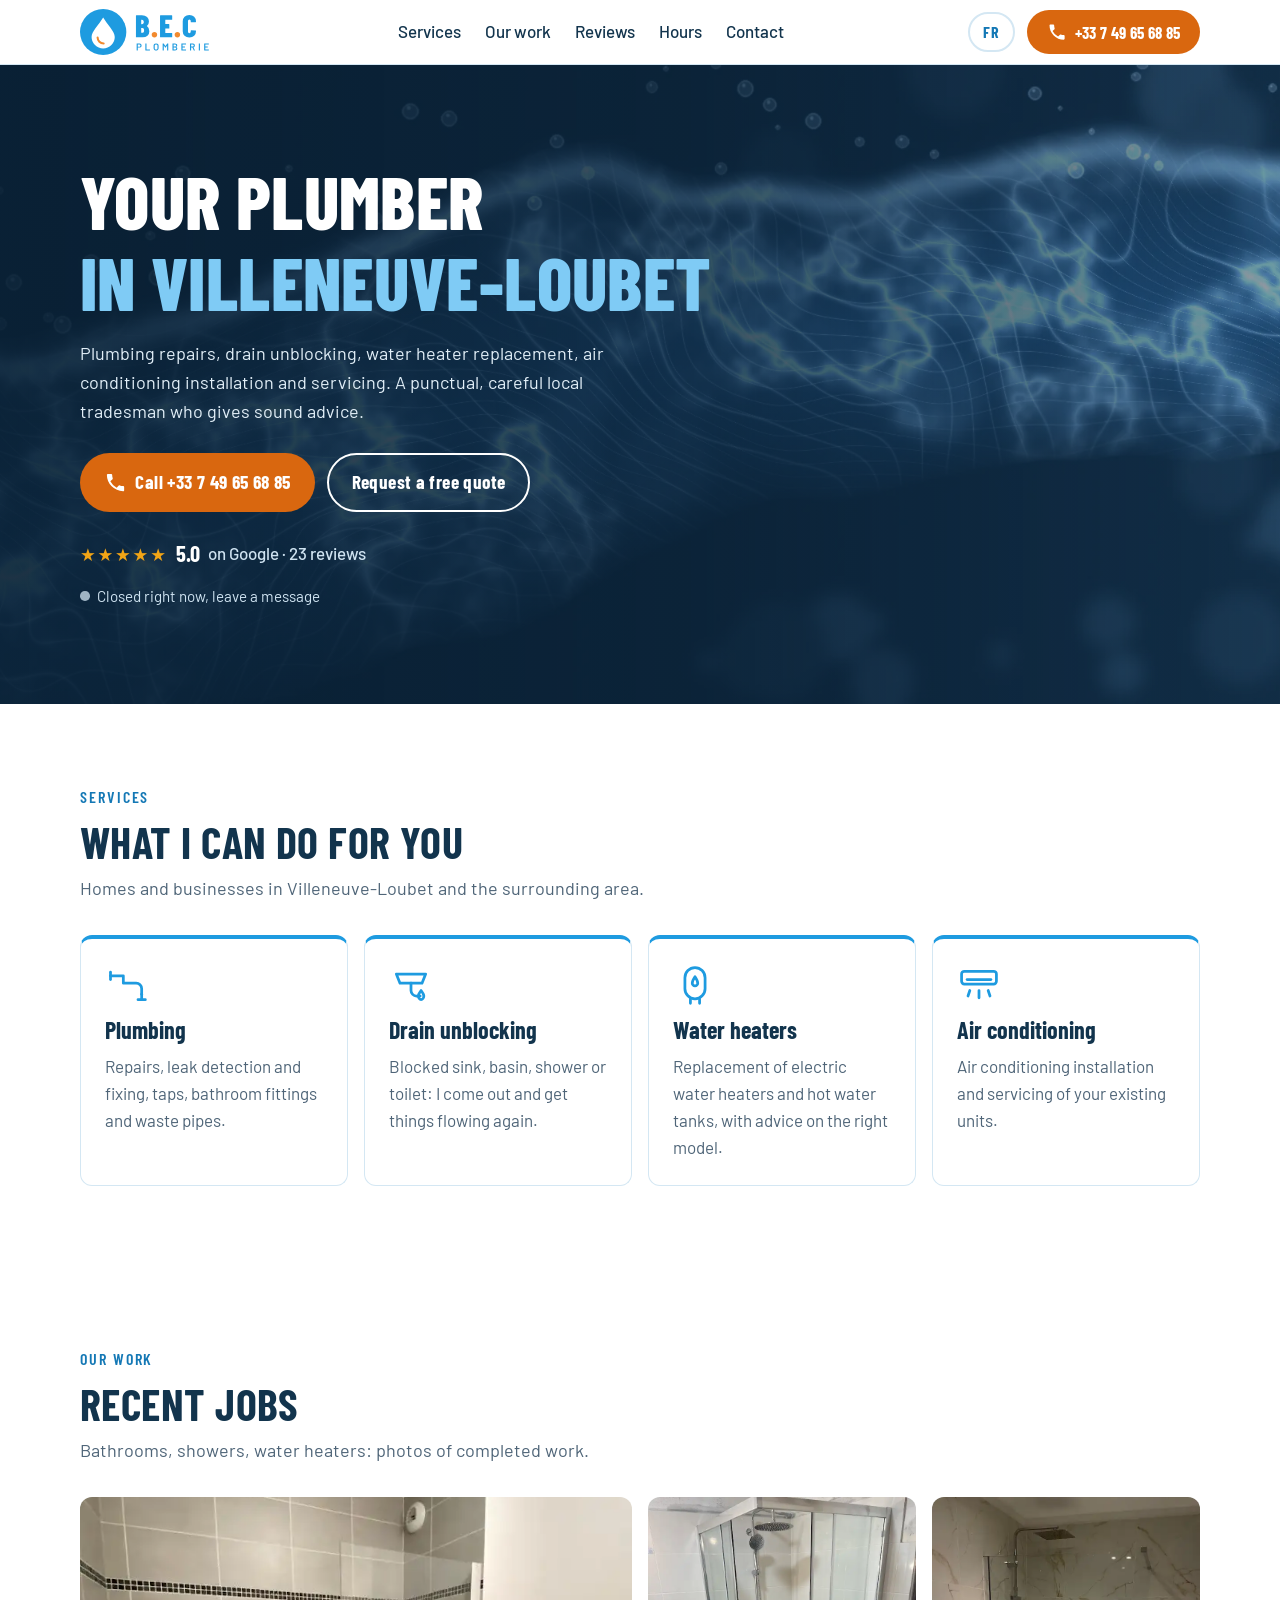
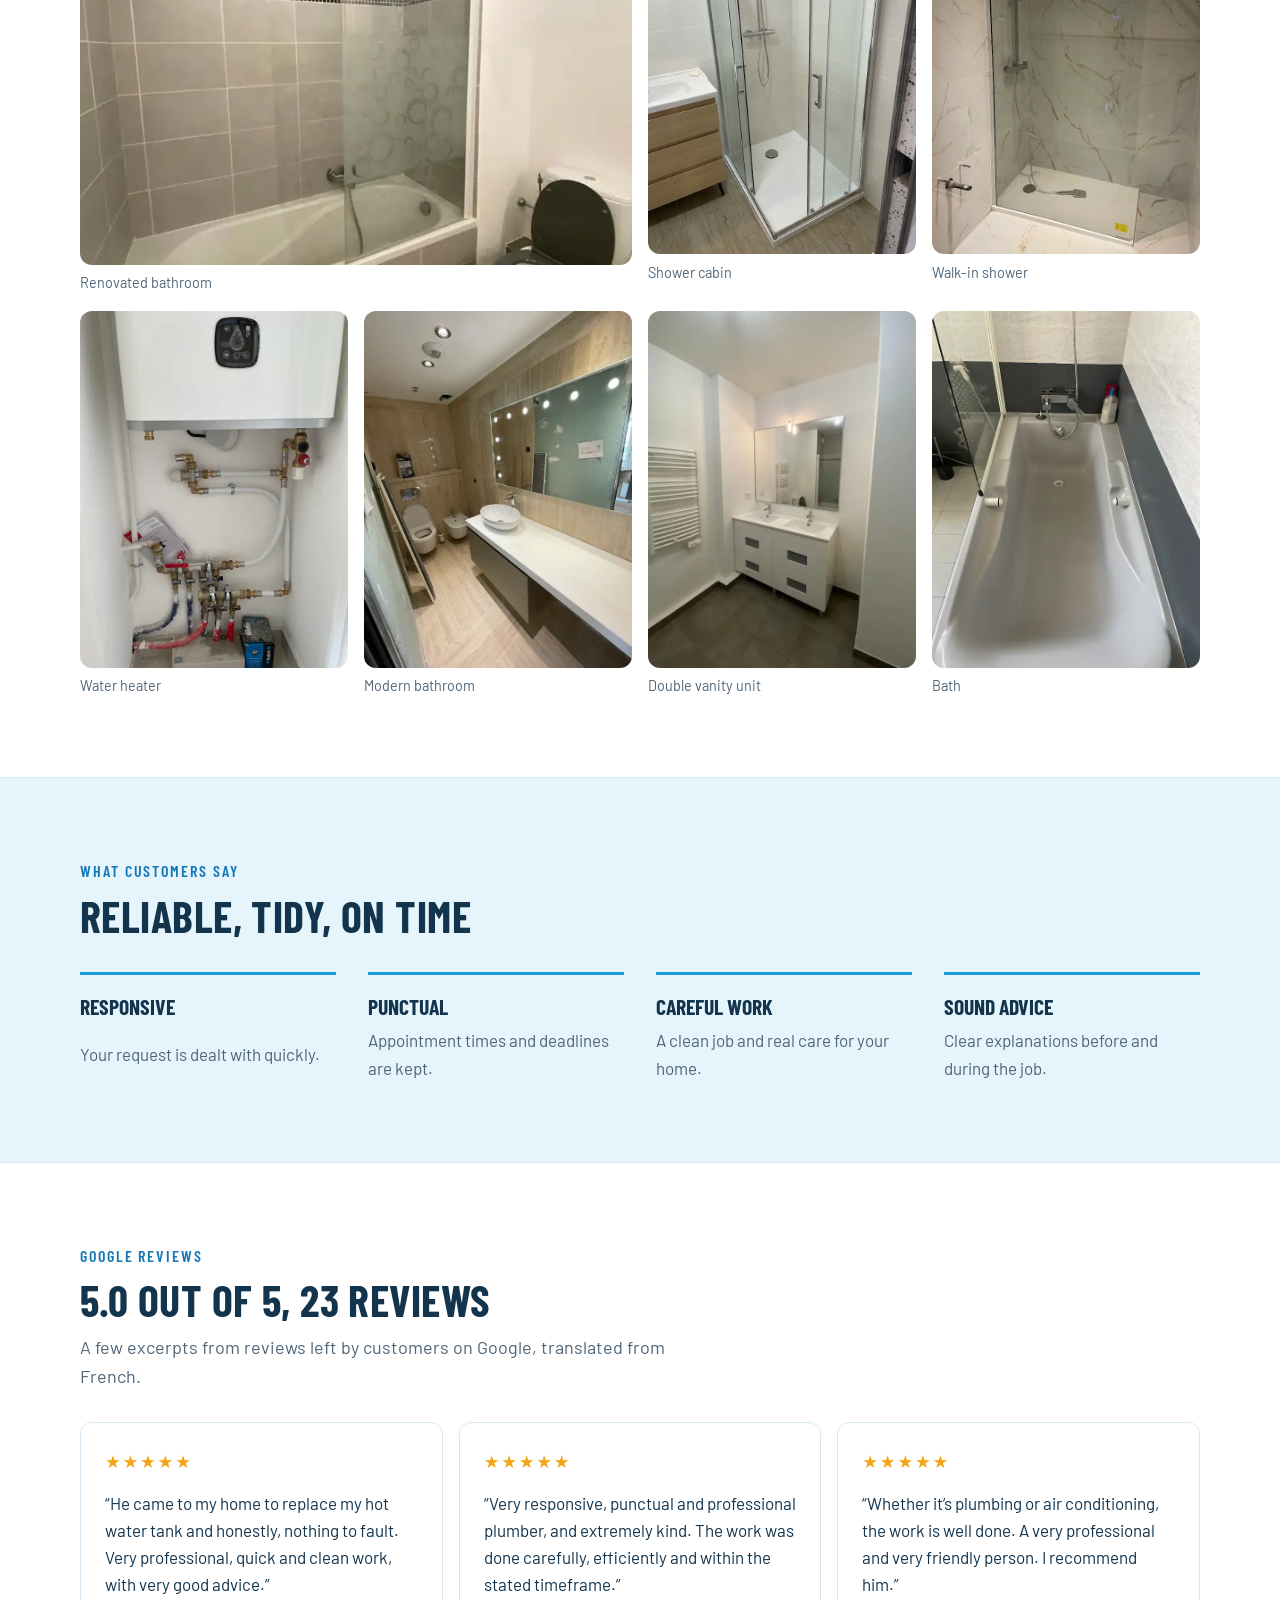
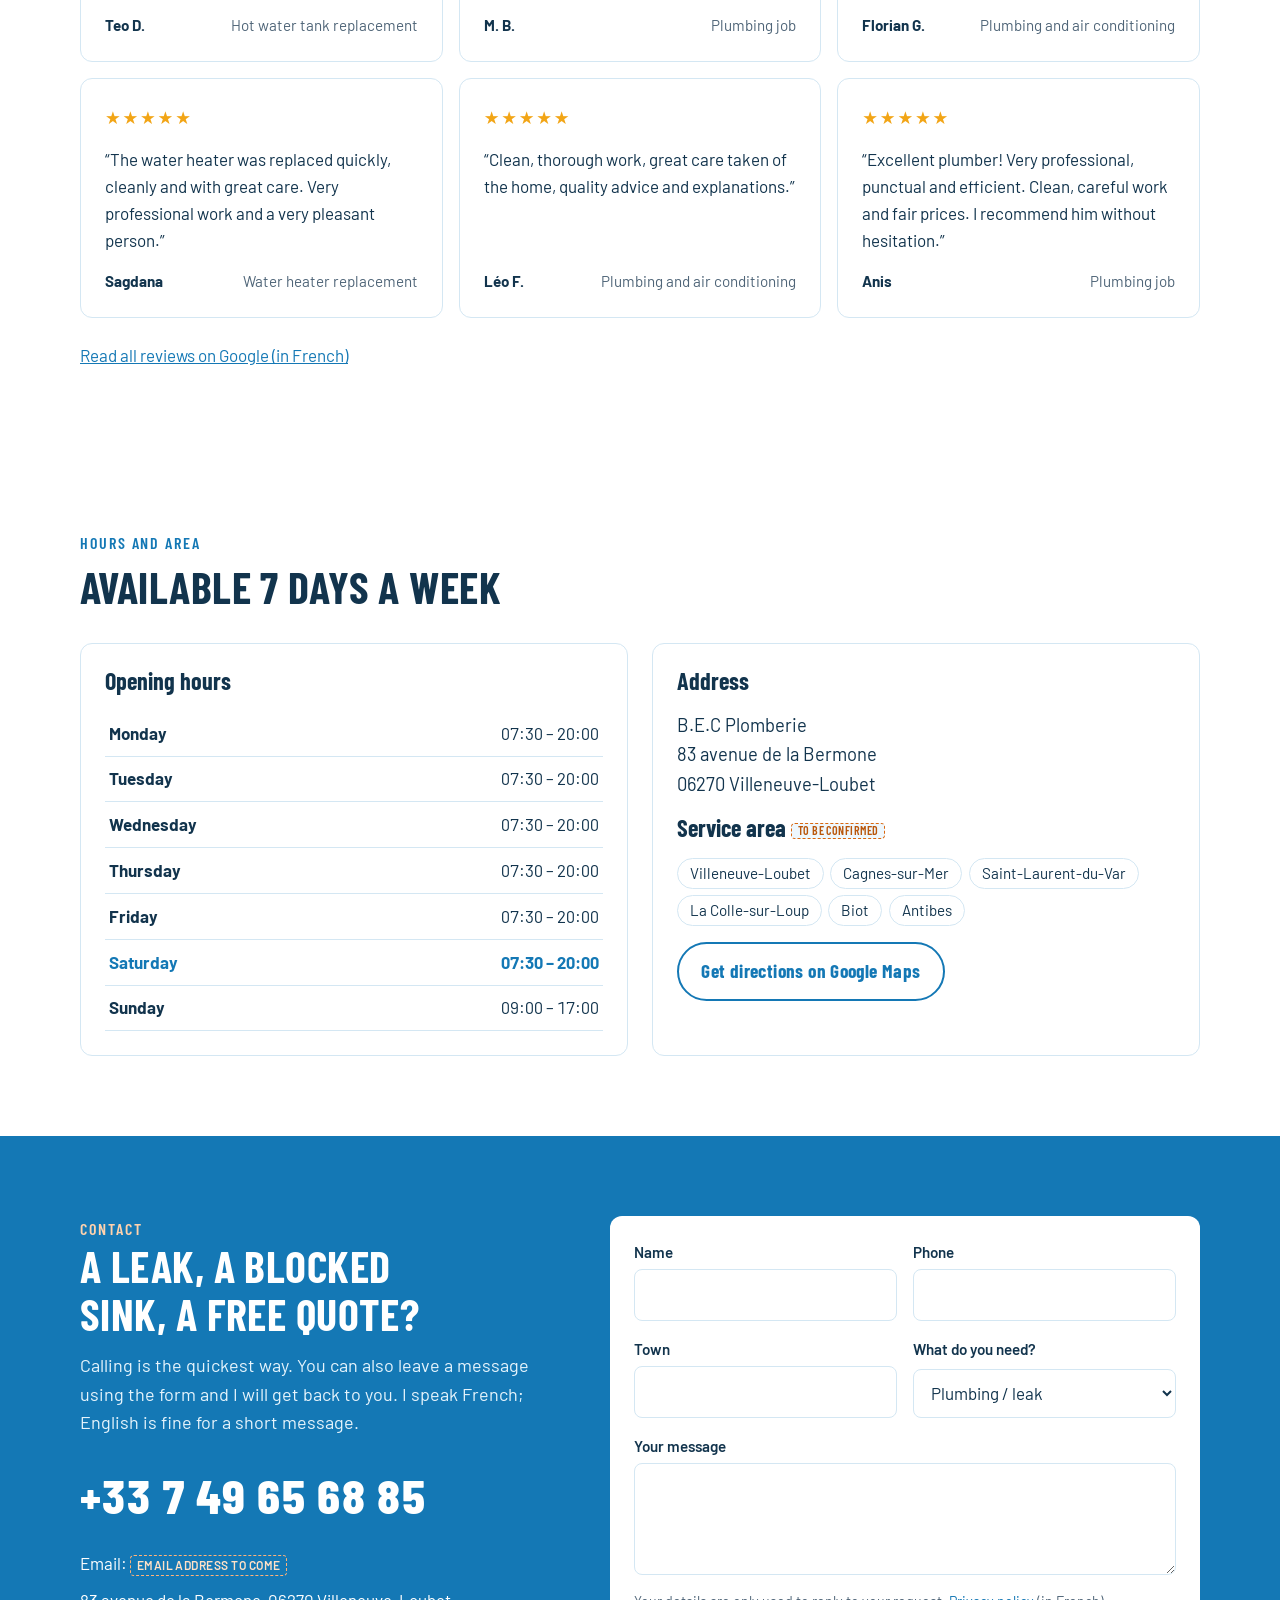
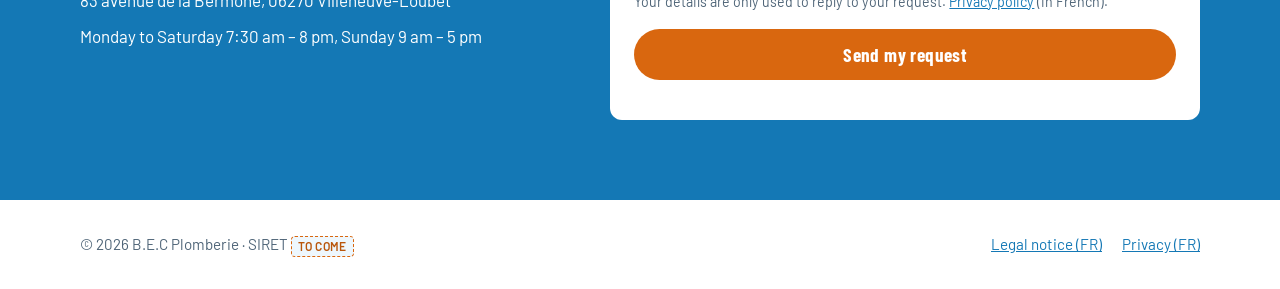
==== en/index.html @ 35fc48e2 "Site vitrine B.E.C Plomberie (FR + EN) One-page statique HTML/CSS pour Cloudflare Pages (dossier rac" ====
<!doctype html>
<html lang="en">
<head>
<meta charset="utf-8">
<meta name="viewport" content="width=device-width, initial-scale=1, viewport-fit=cover">
<title>Plumber in Villeneuve-Loubet | B.E.C Plomberie – Drain unblocking, water heaters, air conditioning</title>
<meta name="description" content="B.E.C Plomberie, plumber in Villeneuve-Loubet on the French Riviera: plumbing repairs, drain unblocking, water heater replacement, air conditioning installation and servicing. Rated 5.0 on Google. Free quotes, call +33 7 49 65 68 85.">
<link rel="canonical" href="https://www.bec-plomberie.fr/en/">
<link rel="alternate" hreflang="fr" href="https://www.bec-plomberie.fr/">
<link rel="alternate" hreflang="en" href="https://www.bec-plomberie.fr/en/">
<link rel="alternate" hreflang="x-default" href="https://www.bec-plomberie.fr/">
<link rel="preload" as="image" href="/img/hero-eau-mobile.webp" media="(max-width: 699px)">
<link rel="preload" as="image" href="/img/hero-eau.webp" media="(min-width: 700px)">
<meta property="og:type" content="website">
<meta property="og:locale" content="en_GB">
<meta property="og:title" content="B.E.C Plomberie – Plumber in Villeneuve-Loubet">
<meta property="og:description" content="Plumbing, drain unblocking, water heaters and air conditioning in Villeneuve-Loubet. Rated 5.0 on Google (23 reviews).">
<meta property="og:url" content="https://www.bec-plomberie.fr/en/">
<meta property="og:image" content="https://www.bec-plomberie.fr/og-image.jpg">
<meta name="theme-color" content="#1e9be0">
<link rel="icon" href="/favicon.svg" type="image/svg+xml">
<link rel="preconnect" href="https://fonts.googleapis.com">
<link rel="preconnect" href="https://fonts.gstatic.com" crossorigin>
<link rel="stylesheet" href="https://fonts.googleapis.com/css2?family=Barlow+Condensed:wght@600;700;800&family=Barlow:wght@400;500;600&display=swap">
<link rel="stylesheet" href="/styles.css">
<script type="application/ld+json">
{
  "@context": "https://schema.org",
  "@type": "Plumber",
  "name": "B.E.C Plomberie",
  "url": "https://www.bec-plomberie.fr/en/",
  "telephone": "+33749656885",
  "logo": "https://www.bec-plomberie.fr/logo/logo-bec-plomberie.png",
  "image": "https://www.bec-plomberie.fr/og-image.jpg",
  "address": {
    "@type": "PostalAddress",
    "streetAddress": "83 Avenue de la Bermone",
    "postalCode": "06270",
    "addressLocality": "Villeneuve-Loubet",
    "addressRegion": "Provence-Alpes-Côte d'Azur",
    "addressCountry": "FR"
  },
  "areaServed": { "@type": "City", "name": "Villeneuve-Loubet" },
  "openingHoursSpecification": [
    { "@type": "OpeningHoursSpecification", "dayOfWeek": ["Monday","Tuesday","Wednesday","Thursday","Friday","Saturday"], "opens": "07:30", "closes": "20:00" },
    { "@type": "OpeningHoursSpecification", "dayOfWeek": "Sunday", "opens": "09:00", "closes": "17:00" }
  ],
  "hasOfferCatalog": {
    "@type": "OfferCatalog",
    "name": "Services",
    "itemListElement": [
      { "@type": "Offer", "itemOffered": { "@type": "Service", "name": "Plumbing repairs and installation" } },
      { "@type": "Offer", "itemOffered": { "@type": "Service", "name": "Drain unblocking" } },
      { "@type": "Offer", "itemOffered": { "@type": "Service", "name": "Water heater replacement" } },
      { "@type": "Offer", "itemOffered": { "@type": "Service", "name": "Air conditioning installation and servicing" } }
    ]
  }
}
</script>
</head>
<body>

<header class="site-header">
  <div class="wrap header-row">
    <a class="brand" href="#accueil" aria-label="B.E.C Plomberie, back to top">
      <img src="/logo/logo-bec-plomberie.svg" alt="B.E.C Plomberie" width="347" height="120">
    </a>
    <nav class="nav" aria-label="Main navigation">
      <a href="#services">Services</a>
      <a href="#realisations">Our work</a>
      <a href="#avis">Reviews</a>
      <a href="#horaires">Hours</a>
      <a href="#contact">Contact</a>
    </nav>
    <div class="header-end">
    <a class="lang" href="/" hreflang="fr" lang="fr" aria-label="Version française">FR</a>
    <a class="btn btn-call header-call" href="tel:+33749656885">
      <svg viewBox="0 0 24 24" fill="currentColor" aria-hidden="true"><path d="M6.6 10.8a15.1 15.1 0 0 0 6.6 6.6l2.2-2.2c.3-.3.7-.4 1-.2 1.1.4 2.3.6 3.6.6.6 0 1 .4 1 1V20c0 .6-.4 1-1 1A17 17 0 0 1 3 4c0-.6.4-1 1-1h3.5c.6 0 1 .4 1 1 0 1.3.2 2.5.6 3.6.1.3 0 .7-.2 1l-2.3 2.2z"/></svg>
      +33 7 49 65 68 85
    </a>
    </div>
  </div>
</header>

<main id="accueil">

  <section class="hero" aria-labelledby="titre">
    <div class="wrap hero-grid">
      <div class="hero-text">
        <h1 id="titre">Your plumber <span>in Villeneuve-Loubet</span></h1>
        <p class="lead">Plumbing repairs, drain unblocking, water heater replacement, air conditioning installation and servicing. A punctual, careful local tradesman who gives sound advice.</p>
        <div class="hero-actions">
          <a class="btn btn-call" href="tel:+33749656885">
            <svg viewBox="0 0 24 24" fill="currentColor" aria-hidden="true"><path d="M6.6 10.8a15.1 15.1 0 0 0 6.6 6.6l2.2-2.2c.3-.3.7-.4 1-.2 1.1.4 2.3.6 3.6.6.6 0 1 .4 1 1V20c0 .6-.4 1-1 1A17 17 0 0 1 3 4c0-.6.4-1 1-1h3.5c.6 0 1 .4 1 1 0 1.3.2 2.5.6 3.6.1.3 0 .7-.2 1l-2.3 2.2z"/></svg>
            Call +33 7 49 65 68 85
          </a>
          <a class="btn btn-ghost btn-light" href="#contact">Request a free quote</a>
        </div>
        <p class="rating">
          <span class="stars" aria-hidden="true">★★★★★</span>
          <strong>5.0</strong> on Google · 23 reviews
        </p>
        <p class="open-now" id="open-now" hidden><span class="dot" id="open-dot"></span><span id="open-text"></span></p>
      </div>
    </div>
  </section>

  <section class="section" id="services" aria-labelledby="services-titre">
    <div class="wrap">
      <div class="section-head">
        <p class="eyebrow">Services</p>
        <h2 id="services-titre">What I can do for you</h2>
        <p class="lead">Homes and businesses in Villeneuve-Loubet and the surrounding area.</p>
      </div>
      <div class="services">
        <article class="service">
          <svg class="service-icon" viewBox="0 0 48 48" fill="none" stroke="currentColor" stroke-width="3" stroke-linecap="round" stroke-linejoin="round" aria-hidden="true"><path d="M6 14h14v8h14a6 6 0 0 1 6 6v6"/><path d="M6 10v8"/><path d="M36 40h8"/><path d="M40 34v6"/></svg>
          <h3>Plumbing</h3>
          <p>Repairs, leak detection and fixing, taps, bathroom fittings and waste pipes.</p>
        </article>
        <article class="service">
          <svg class="service-icon" viewBox="0 0 48 48" fill="none" stroke="currentColor" stroke-width="3" stroke-linecap="round" stroke-linejoin="round" aria-hidden="true"><path d="M8 12h32l-4 10H12z"/><path d="M24 22v8a6 6 0 0 0 6 6h4"/><path d="M38 36c0 2-1.5 4-3 4s-3-2-3-4 3-6 3-6 3 4 3 6z"/></svg>
          <h3>Drain unblocking</h3>
          <p>Blocked sink, basin, shower or toilet: I come out and get things flowing again.</p>
        </article>
        <article class="service">
          <svg class="service-icon" viewBox="0 0 48 48" fill="none" stroke="currentColor" stroke-width="3" stroke-linecap="round" stroke-linejoin="round" aria-hidden="true"><rect x="13" y="5" width="22" height="34" rx="11"/><path d="M19 39v5M29 39v5"/><path d="M24 15c-2 3-3 5-3 7a3 3 0 0 0 6 0c0-2-1-4-3-7z"/></svg>
          <h3>Water heaters</h3>
          <p>Replacement of electric water heaters and hot water tanks, with advice on the right model.</p>
        </article>
        <article class="service">
          <svg class="service-icon" viewBox="0 0 48 48" fill="none" stroke="currentColor" stroke-width="3" stroke-linecap="round" stroke-linejoin="round" aria-hidden="true"><rect x="5" y="9" width="38" height="14" rx="3"/><path d="M11 18h26"/><path d="M14 30l-2 6M24 30v8M34 30l2 6"/></svg>
          <h3>Air conditioning</h3>
          <p>Air conditioning installation and servicing of your existing units.</p>
        </article>
      </div>
    </div>
  </section>

  <section class="section gallery-section" id="realisations" aria-labelledby="realisations-titre">
    <div class="wrap">
      <div class="section-head">
        <p class="eyebrow">Our work</p>
        <h2 id="realisations-titre">Recent jobs</h2>
        <p class="lead">Bathrooms, showers, water heaters: photos of completed work.</p>
      </div>
      <div class="gallery">
        <figure class="shot">
          <button type="button" class="shot-btn" data-full="/img/salle-de-bain.webp" aria-label="Enlarge: Renovated bathroom"><img src="/img/salle-de-bain.webp" alt="Renovated bathroom with tiled bath and toilet" width="720" height="960" loading="lazy" decoding="async"></button>
          <figcaption>Renovated bathroom</figcaption>
        </figure>
        <figure class="shot">
          <button type="button" class="shot-btn" data-full="/img/cabine-douche.webp" aria-label="Enlarge: Shower cabin"><img src="/img/cabine-douche.webp" alt="Glass shower cabin fitted next to a vanity unit" width="720" height="960" loading="lazy" decoding="async"></button>
          <figcaption>Shower cabin</figcaption>
        </figure>
        <figure class="shot">
          <button type="button" class="shot-btn" data-full="/img/douche-italienne.webp" aria-label="Enlarge: Walk-in shower"><img src="/img/douche-italienne.webp" alt="Walk-in shower with glass panel and shower column" width="600" height="800" loading="lazy" decoding="async"></button>
          <figcaption>Walk-in shower</figcaption>
        </figure>
        <figure class="shot">
          <button type="button" class="shot-btn" data-full="/img/chauffe-eau.webp" aria-label="Enlarge: Water heater"><img src="/img/chauffe-eau.webp" alt="Electric water heater installed with its pipework" width="600" height="800" loading="lazy" decoding="async"></button>
          <figcaption>Water heater</figcaption>
        </figure>
        <figure class="shot">
          <button type="button" class="shot-btn" data-full="/img/salle-de-bain-moderne.webp" aria-label="Enlarge: Modern bathroom"><img src="/img/salle-de-bain-moderne.webp" alt="Modern bathroom with countertop basin and illuminated mirror" width="600" height="800" loading="lazy" decoding="async"></button>
          <figcaption>Modern bathroom</figcaption>
        </figure>
        <figure class="shot">
          <button type="button" class="shot-btn" data-full="/img/meuble-vasque.webp" aria-label="Enlarge: Double vanity unit"><img src="/img/meuble-vasque.webp" alt="White double vanity unit with mirror and towel rail" width="600" height="800" loading="lazy" decoding="async"></button>
          <figcaption>Double vanity unit</figcaption>
        </figure>
        <figure class="shot">
          <button type="button" class="shot-btn" data-full="/img/baignoire.webp" aria-label="Enlarge: Bath"><img src="/img/baignoire.webp" alt="Bath fitted with mixer tap and hand shower" width="600" height="800" loading="lazy" decoding="async"></button>
          <figcaption>Bath</figcaption>
        </figure>
      </div>
    </div>
  </section>

  <section class="section strengths" aria-labelledby="atouts-titre">
    <div class="wrap">
      <div class="section-head">
        <p class="eyebrow">What customers say</p>
        <h2 id="atouts-titre">Reliable, tidy, on time</h2>
      </div>
      <ul class="strength-list">
        <li><strong>Responsive</strong><span>Your request is dealt with quickly.</span></li>
        <li><strong>Punctual</strong><span>Appointment times and deadlines are kept.</span></li>
        <li><strong>Careful work</strong><span>A clean job and real care for your home.</span></li>
        <li><strong>Sound advice</strong><span>Clear explanations before and during the job.</span></li>
      </ul>
    </div>
  </section>

  <section class="section" id="avis" aria-labelledby="avis-titre">
    <div class="wrap">
      <div class="section-head">
        <p class="eyebrow">Google reviews</p>
        <h2 id="avis-titre">5.0 out of 5, 23 reviews</h2>
        <p class="lead">A few excerpts from reviews left by customers on Google, translated from French.</p>
      </div>
      <div class="reviews">
        <figure class="review">
          <span class="stars" aria-label="5 out of 5 stars">★★★★★</span>
          <blockquote><p>“He came to my home to replace my hot water tank and honestly, nothing to fault. Very professional, quick and clean work, with very good advice.”</p></blockquote>
          <figcaption><strong>Teo D.</strong><span>Hot water tank replacement</span></figcaption>
        </figure>
        <figure class="review">
          <span class="stars" aria-label="5 out of 5 stars">★★★★★</span>
          <blockquote><p>“Very responsive, punctual and professional plumber, and extremely kind. The work was done carefully, efficiently and within the stated timeframe.”</p></blockquote>
          <figcaption><strong>M. B.</strong><span>Plumbing job</span></figcaption>
        </figure>
        <figure class="review">
          <span class="stars" aria-label="5 out of 5 stars">★★★★★</span>
          <blockquote><p>“Whether it’s plumbing or air conditioning, the work is well done. A very professional and very friendly person. I recommend him.”</p></blockquote>
          <figcaption><strong>Florian G.</strong><span>Plumbing and air conditioning</span></figcaption>
        </figure>
        <figure class="review">
          <span class="stars" aria-label="5 out of 5 stars">★★★★★</span>
          <blockquote><p>“The water heater was replaced quickly, cleanly and with great care. Very professional work and a very pleasant person.”</p></blockquote>
          <figcaption><strong>Sagdana</strong><span>Water heater replacement</span></figcaption>
        </figure>
        <figure class="review">
          <span class="stars" aria-label="5 out of 5 stars">★★★★★</span>
          <blockquote><p>“Clean, thorough work, great care taken of the home, quality advice and explanations.”</p></blockquote>
          <figcaption><strong>Léo F.</strong><span>Plumbing and air conditioning</span></figcaption>
        </figure>
        <figure class="review">
          <span class="stars" aria-label="5 out of 5 stars">★★★★★</span>
          <blockquote><p>“Excellent plumber! Very professional, punctual and efficient. Clean, careful work and fair prices. I recommend him without hesitation.”</p></blockquote>
          <figcaption><strong>Anis</strong><span>Plumbing job</span></figcaption>
        </figure>
      </div>
      <p class="reviews-more"><a href="https://www.google.com/maps/search/?api=1&amp;query=B.E.C+plomberie+83+Av.+de+la+Bermone+06270+Villeneuve-Loubet" target="_blank" rel="noopener">Read all reviews on Google (in French)</a></p>
    </div>
  </section>

  <section class="section" id="horaires" aria-labelledby="horaires-titre">
    <div class="wrap">
      <div class="section-head">
        <p class="eyebrow">Hours and area</p>
        <h2 id="horaires-titre">Available 7 days a week</h2>
      </div>
      <div class="info-grid">
        <div class="panel">
          <h3>Opening hours</h3>
          <table class="hours" id="hours">
            <caption class="sr-only" hidden>Opening hours</caption>
            <tbody>
              <tr data-day="1"><th scope="row">Monday</th><td>07:30 – 20:00</td></tr>
              <tr data-day="2"><th scope="row">Tuesday</th><td>07:30 – 20:00</td></tr>
              <tr data-day="3"><th scope="row">Wednesday</th><td>07:30 – 20:00</td></tr>
              <tr data-day="4"><th scope="row">Thursday</th><td>07:30 – 20:00</td></tr>
              <tr data-day="5"><th scope="row">Friday</th><td>07:30 – 20:00</td></tr>
              <tr data-day="6"><th scope="row">Saturday</th><td>07:30 – 20:00</td></tr>
              <tr data-day="0"><th scope="row">Sunday</th><td>09:00 – 17:00</td></tr>
            </tbody>
          </table>
        </div>
        <div class="panel">
          <h3>Address</h3>
          <address class="address">B.E.C Plomberie<br>83 avenue de la Bermone<br>06270 Villeneuve-Loubet</address>
          <h3>Service area <span class="tag-todo">to be confirmed</span></h3>
          <ul class="zone">
            <li>Villeneuve-Loubet</li>
            <li>Cagnes-sur-Mer</li>
            <li>Saint-Laurent-du-Var</li>
            <li>La Colle-sur-Loup</li>
            <li>Biot</li>
            <li>Antibes</li>
          </ul>
          <a class="btn btn-ghost map-link" href="https://www.google.com/maps/search/?api=1&amp;query=B.E.C+plomberie+83+Av.+de+la+Bermone+06270+Villeneuve-Loubet" target="_blank" rel="noopener">
            <span>Get directions on Google Maps</span>
          </a>
        </div>
      </div>
    </div>
  </section>

  <section class="section contact-band" id="contact" aria-labelledby="contact-titre">
    <div class="wrap contact-grid">
      <div>
        <p class="eyebrow">Contact</p>
        <h2 id="contact-titre">A leak, a blocked sink, a free quote?</h2>
        <p class="lead" style="margin-top:.75rem">Calling is the quickest way. You can also leave a message using the form and I will get back to you. I speak French; English is fine for a short message.</p>
        <p style="margin-top:1.25rem"><a class="phone-big" href="tel:+33749656885">+33 7 49 65 68 85</a></p>
        <div class="contact-lines">
          <p>Email: <span class="tag-todo">email address to come</span></p>
          <p>83 avenue de la Bermone, 06270 Villeneuve-Loubet</p>
          <p>Monday to Saturday 7:30 am – 8 pm, Sunday 9 am – 5 pm</p>
        </div>
      </div>
      <!-- Web3Forms form: replace ACCESS_KEY with the client key -->
      <form class="form" id="contact-form" action="https://api.web3forms.com/submit" method="POST">
        <input type="hidden" name="access_key" value="ACCESS_KEY_A_FOURNIR">
        <input type="hidden" name="subject" value="New request from the B.E.C Plomberie website (English page)">
        <input type="checkbox" name="botcheck" style="display:none" tabindex="-1" autocomplete="off">
        <div class="form-row">
          <div class="field"><label for="f-name">Name</label><input id="f-name" name="name" autocomplete="name" required></div>
          <div class="field"><label for="f-phone">Phone</label><input id="f-phone" name="phone" type="tel" autocomplete="tel" required></div>
        </div>
        <div class="form-row">
          <div class="field"><label for="f-city">Town</label><input id="f-city" name="commune" autocomplete="address-level2"></div>
          <div class="field">
            <label for="f-need">What do you need?</label>
            <select id="f-need" name="besoin">
              <option>Plumbing / leak</option>
              <option>Drain unblocking</option>
              <option>Water heater</option>
              <option>Air conditioning</option>
              <option>Other</option>
            </select>
          </div>
        </div>
        <div class="field"><label for="f-msg">Your message</label><textarea id="f-msg" name="message" required></textarea></div>
        <small>Your details are only used to reply to your request. <a href="/confidentialite.html" hreflang="fr">Privacy policy</a> (in French).</small>
        <button class="btn btn-call" type="submit">Send my request</button>
        <p class="form-status" id="form-status" role="status"></p>
      </form>
    </div>
  </section>

</main>

<footer class="site-footer">
  <div class="wrap footer-row">
    <p>© <span id="year">2026</span> B.E.C Plomberie · SIRET <span class="tag-todo">to come</span></p>
    <nav aria-label="Legal links">
      <a href="/mentions-legales.html" hreflang="fr">Legal notice (FR)</a>
      <a href="/confidentialite.html" hreflang="fr">Privacy (FR)</a>
    </nav>
  </div>
</footer>

<dialog class="lightbox" id="lightbox" aria-label="Enlarged photo">
  <img id="lightbox-img" alt="">
  <button type="button" class="lightbox-close" id="lightbox-close" aria-label="Close">×</button>
</dialog>

<div class="callbar">
  <a class="btn btn-call" href="tel:+33749656885">
    <svg viewBox="0 0 24 24" fill="currentColor" aria-hidden="true"><path d="M6.6 10.8a15.1 15.1 0 0 0 6.6 6.6l2.2-2.2c.3-.3.7-.4 1-.2 1.1.4 2.3.6 3.6.6.6 0 1 .4 1 1V20c0 .6-.4 1-1 1A17 17 0 0 1 3 4c0-.6.4-1 1-1h3.5c.6 0 1 .4 1 1 0 1.3.2 2.5.6 3.6.1.3 0 .7-.2 1l-2.3 2.2z"/></svg>
    Call
  </a>
  <a class="btn btn-ghost" href="#contact">Free quote</a>
</div>

<script>
// Highlight today + open/closed status (Paris time)
(function () {
  var hours = { 0: [540, 1020], 1: [450, 1200], 2: [450, 1200], 3: [450, 1200], 4: [450, 1200], 5: [450, 1200], 6: [450, 1200] };
  try {
    var parts = new Intl.DateTimeFormat('en-GB', { timeZone: 'Europe/Paris', weekday: 'short', hour: '2-digit', minute: '2-digit', hourCycle: 'h23' }).formatToParts(new Date());
    var get = function (t) { return parts.find(function (p) { return p.type === t; }).value; };
    var day = ['Sun','Mon','Tue','Wed','Thu','Fri','Sat'].indexOf(get('weekday'));
    var mins = parseInt(get('hour'), 10) * 60 + parseInt(get('minute'), 10);
    var row = document.querySelector('#hours tr[data-day="' + day + '"]');
    if (row) row.classList.add('today');
    var open = mins >= hours[day][0] && mins < hours[day][1];
    document.getElementById('open-dot').classList.toggle('on', open);
    document.getElementById('open-text').textContent = open ? 'Open now' : 'Closed right now, leave a message';
    document.getElementById('open-now').hidden = false;
  } catch (e) {}
  var lb = document.getElementById('lightbox'), lbi = document.getElementById('lightbox-img');
  if (lb && lb.showModal) {
    document.querySelectorAll('.shot-btn').forEach(function (b) {
      b.addEventListener('click', function () { var i = b.querySelector('img'); lbi.src = b.getAttribute('data-full') || i.src; lbi.alt = i.alt; lb.showModal(); });
    });
    document.getElementById('lightbox-close').addEventListener('click', function () { lb.close(); });
    lb.addEventListener('click', function (e) { if (e.target === lb) lb.close(); });
  }
  var y = document.getElementById('year'); if (y) y.textContent = new Date().getFullYear();
})();
</script>
</body>
</html>
---- styles.css ----
/* B.E.C Plomberie : bleu ciel et blanc dominants, touches d'orange (boutons d'appel, points du logo).
   Mise en page : bandeaux pleine largeur, contenu centré à 72rem, appel toujours visible sur mobile. */
:root {
  --ink: #12344d;        /* texte principal, bleu nuit */
  --water: #1478b5;      /* bleu ciel soutenu : liens, titres d'accent */
  --sky: #1e9be0;        /* bleu ciel du logo */
  --sky-soft: #e6f4fc;   /* fond bleu ciel très clair */
  --band: #1478b5;       /* bandeau contact (texte blanc lisible) */
  --copper: #d9670f;     /* orange des boutons d'appel */
  --copper-dark: #b9560b;
  --bg: #ffffff;
  --surface: #ffffff;
  --muted: #4f6578;
  --line: #d4e7f3;
  --on-dark: #ffffff;
  --star: #f2a516;
  --ph-bg: #eef7fd;
  --font-display: "Barlow Condensed", "Arial Narrow", system-ui, sans-serif;
  --font-body: "Barlow", system-ui, -apple-system, "Segoe UI", Roboto, sans-serif;
  --radius: 12px;
  --wrap: 72rem;
}
@media (prefers-color-scheme: dark) {
  :root:not([data-theme="light"]) {
    --ink: #e8f3fa; --water: #7cc8f2; --sky: #3fb0ee; --sky-soft: #102838; --band: #0f5a88;
    --copper: #e8782a; --copper-dark: #cf6a22; --bg: #0b1c27; --surface: #12293a;
    --muted: #a3bccd; --line: #23455c; --on-dark: #ffffff; --star: #f5b53a; --ph-bg: #163245; color-scheme: dark;
  }
}
:root[data-theme="dark"] {
  --ink: #e8f3fa; --water: #7cc8f2; --sky: #3fb0ee; --sky-soft: #102838; --band: #0f5a88;
  --copper: #e8782a; --copper-dark: #cf6a22; --bg: #0b1c27; --surface: #12293a;
  --muted: #a3bccd; --line: #23455c; --on-dark: #ffffff; --star: #f5b53a; --ph-bg: #163245; color-scheme: dark;
}

*, *::before, *::after { box-sizing: border-box; }
html { scroll-behavior: smooth; scroll-padding-top: 5rem; }
@media (prefers-reduced-motion: reduce) { html { scroll-behavior: auto; } }
body {
  margin: 0; background: var(--bg); color: var(--ink);
  font-family: var(--font-body); font-size: 1.0625rem; line-height: 1.6;
  padding-bottom: 4.5rem; /* place pour la barre d'appel mobile */
}
@media (min-width: 900px) { body { padding-bottom: 0; } }
img { max-width: 100%; height: auto; }
a { color: var(--water); }
a:focus-visible, button:focus-visible, input:focus-visible, textarea:focus-visible {
  outline: 3px solid var(--copper); outline-offset: 2px;
}
h1, h2, h3 { font-family: var(--font-display); line-height: 1.1; text-wrap: balance; margin: 0; }
h2 { font-size: clamp(2rem, 5vw, 2.75rem); font-weight: 700; text-transform: uppercase; letter-spacing: .01em; }
h3 { font-size: 1.5rem; font-weight: 700; }
p { margin: 0; }

.wrap {
  max-width: var(--wrap); margin-inline: auto;
  padding-left: max(16px, env(safe-area-inset-left, 0px));
  padding-right: max(16px, env(safe-area-inset-right, 0px));
}
.section { padding-block: clamp(3rem, 8vw, 5rem); }
.section-head { display: grid; gap: .5rem; margin-bottom: 2rem; max-width: 40rem; }
.eyebrow {
  font-family: var(--font-display); font-weight: 600; font-size: 1rem;
  text-transform: uppercase; letter-spacing: .12em; color: var(--water);
}
.lead { color: var(--muted); font-size: 1.125rem; }

/* Placeholders à fournir par le client */
.ph {
  display: flex; align-items: center; justify-content: center; text-align: center;
  border: 2px dashed var(--muted); border-radius: var(--radius);
  background: var(--ph-bg); color: var(--muted);
  font-family: var(--font-display); font-weight: 600; letter-spacing: .04em; font-size: .95rem;
  padding: 1rem;
}
.tag-todo {
  display: inline-block; font-size: .75rem; font-weight: 600; letter-spacing: .04em;
  text-transform: uppercase; color: var(--copper-dark); background: var(--ph-bg);
  border: 1px dashed var(--copper); border-radius: 4px; padding: 0 .35rem; vertical-align: middle;
}

/* Boutons */
.btn {
  display: inline-flex; align-items: center; justify-content: center; gap: .5rem;
  min-height: 3rem; padding: .75rem 1.4rem; border-radius: 999px;
  font-family: var(--font-display); font-weight: 700; font-size: 1.2rem; letter-spacing: .02em;
  text-decoration: none; border: 2px solid transparent; cursor: pointer;
}
.btn-call { background: var(--copper); color: #fff; }
.btn-call:hover { background: var(--copper-dark); }
.btn-ghost { border-color: currentColor; color: inherit; background: transparent; }
.btn svg { width: 1.2em; height: 1.2em; flex: none; }

/* En-tête */
.site-header {
  position: sticky; top: env(safe-area-inset-top, 0px); z-index: 20;
  background: var(--surface); border-bottom: 1px solid var(--line);
}
body::before {
  content: ""; position: fixed; inset: 0 0 auto; height: env(safe-area-inset-top, 0px);
  z-index: 10; background: var(--surface);
}
.header-row { display: flex; align-items: center; justify-content: space-between; gap: 1rem; min-height: 4rem; }
.brand { display: flex; align-items: center; gap: .65rem; text-decoration: none; color: var(--ink); }
.brand img { height: 2.9rem; width: auto; display: block; }
.nav { display: none; gap: 1.5rem; }
.nav a { color: var(--ink); text-decoration: none; font-weight: 500; }
.nav a:hover { color: var(--copper); }
.header-call { display: none; }
@media (min-width: 700px) { .nav { display: flex; gap: 1.1rem; } }
@media (min-width: 900px) {
  .nav { gap: 1.5rem; }
  .header-call { display: inline-flex; min-height: 2.6rem; font-size: 1.05rem; padding: .4rem 1.1rem; }
}

/* Hero : éclaboussure d'eau en fond, voile bleu nuit pour la lisibilité du texte blanc */
.hero {
  position: relative; color: #fff; background-color: #0e2a40;
  background-image:
    linear-gradient(90deg, rgba(9, 32, 52, .92) 0%, rgba(9, 32, 52, .78) 55%, rgba(9, 32, 52, .45) 100%),
    url("/img/hero-eau-mobile.webp");
  background-size: cover; background-position: center;
}
@media (min-width: 700px) {
  .hero {
    background-image:
      linear-gradient(90deg, rgba(9, 32, 52, .92) 0%, rgba(9, 32, 52, .78) 55%, rgba(9, 32, 52, .45) 100%),
      url("/img/hero-eau.webp");
  }
}
.hero-grid { display: grid; padding-block: clamp(3rem, 9vw, 6rem); }
.hero-text { max-width: 40rem; }
.hero h1 { font-size: clamp(2.6rem, 8vw, 4.6rem); font-weight: 800; text-transform: uppercase; letter-spacing: .005em; color: #fff; }
.hero h1 span { color: #7fcbf5; display: block; }
.hero .lead { margin-top: 1rem; max-width: 34rem; color: #e2eff8; }
.hero-actions { display: flex; flex-wrap: wrap; gap: .75rem; margin-top: 1.75rem; }
.btn-light { color: #fff; }
.btn-light:hover { background: rgba(255, 255, 255, .12); }
.rating { display: inline-flex; align-items: center; gap: .5rem; flex-wrap: wrap; margin-top: 1.5rem; font-weight: 500; color: #cfe3f1; }
.rating strong { color: #fff; font-family: var(--font-display); font-size: 1.4rem; }
.stars { color: var(--star); letter-spacing: .1em; font-size: 1.1rem; }
.open-now { display: flex; align-items: center; gap: .45rem; margin-top: .75rem; font-size: .95rem; color: #cfe3f1; }
.dot { width: .6rem; height: .6rem; border-radius: 50%; background: #9fb4c4; }
.dot.on { background: #3fd08a; }

/* Réalisations */
.gallery { display: grid; gap: .75rem; grid-template-columns: repeat(2, 1fr); }
@media (min-width: 700px) { .gallery { grid-template-columns: repeat(4, 1fr); gap: 1rem; } }
.shot { margin: 0; display: grid; gap: .4rem; align-content: start; min-width: 0; }
.shot:first-child { grid-column: span 2; }
.shot-btn { display: block; width: 100%; padding: 0; border: 0; background: none; cursor: zoom-in; border-radius: var(--radius); overflow: hidden; }
.shot-btn:focus-visible { outline: 3px solid var(--copper); outline-offset: 2px; }
.shot img { display: block; width: 100%; aspect-ratio: 3 / 4; object-fit: cover; transition: transform .3s ease; }
.shot:first-child img { aspect-ratio: 3 / 2; }
.shot-btn:hover img { transform: scale(1.04); }
@media (prefers-reduced-motion: reduce) { .shot img { transition: none; } }
.shot figcaption { font-size: .9rem; color: var(--muted); }
.lightbox { border: 0; padding: 0; background: transparent; max-width: min(92vw, 40rem); max-height: 92vh; overflow: visible; }
.lightbox::backdrop { background: rgba(6, 20, 32, .85); }
.lightbox img { display: block; max-width: 100%; max-height: 88vh; width: auto; border-radius: var(--radius); }
.lightbox-close {
  position: absolute; top: -.75rem; right: -.75rem; width: 2.75rem; height: 2.75rem; border-radius: 50%;
  border: 0; background: #fff; color: #12344d; font-size: 1.8rem; line-height: 1; cursor: pointer; box-shadow: 0 4px 14px rgba(0,0,0,.3);
}

/* Sélecteur de langue */
.header-end { display: flex; align-items: center; gap: .75rem; }
.lang {
  font-family: var(--font-display); font-weight: 700; font-size: 1rem; letter-spacing: .06em; text-decoration: none;
  color: var(--water); border: 2px solid var(--line); border-radius: 999px; padding: .35rem .8rem; min-height: 2.5rem;
  display: inline-flex; align-items: center;
}
.lang:hover { border-color: var(--water); }

/* Services */
.services { display: grid; gap: 1rem; grid-template-columns: 1fr; }
@media (min-width: 640px) { .services { grid-template-columns: repeat(2, 1fr); } }
@media (min-width: 1000px) { .services { grid-template-columns: repeat(4, 1fr); } }
.service {
  background: var(--surface); border: 1px solid var(--line); border-top: 4px solid var(--sky); border-radius: var(--radius);
  padding: 1.5rem; display: grid; gap: .6rem; align-content: start;
}
.service-icon { width: 2.75rem; height: 2.75rem; color: var(--sky); }
.service p { color: var(--muted); }

/* Atouts */
.strengths { background: var(--sky-soft); border-block: 1px solid var(--line); }
.strength-list { display: grid; gap: 1.25rem 2rem; grid-template-columns: 1fr; list-style: none; padding: 0; margin: 0; }
@media (min-width: 700px) { .strength-list { grid-template-columns: repeat(2, 1fr); } }
@media (min-width: 1000px) { .strength-list { grid-template-columns: repeat(4, 1fr); } }
.strength-list li { display: grid; gap: .25rem; border-top: 3px solid var(--sky); padding-top: .85rem; }
.strength-list strong { font-family: var(--font-display); font-size: 1.35rem; text-transform: uppercase; }
.strength-list span { color: var(--muted); }

/* Avis */
.reviews { display: grid; gap: 1rem; grid-template-columns: 1fr; }
@media (min-width: 700px) { .reviews { grid-template-columns: repeat(2, 1fr); } }
@media (min-width: 1000px) { .reviews { grid-template-columns: repeat(3, 1fr); } }
.review {
  margin: 0; background: var(--surface); border: 1px solid var(--line); border-radius: var(--radius);
  padding: 1.5rem; display: flex; flex-direction: column; gap: .9rem;
}
.review blockquote { margin: 0; flex: 1; }
.review figcaption { display: flex; justify-content: space-between; gap: .5rem; flex-wrap: wrap; font-size: .95rem; color: var(--muted); }
.review figcaption strong { color: var(--ink); }
.reviews-more { margin-top: 1.5rem; }

/* Horaires + adresse */
.info-grid { display: grid; gap: 1.5rem; }
@media (min-width: 900px) { .info-grid { grid-template-columns: 1fr 1fr; } }
.panel { background: var(--surface); border: 1px solid var(--line); border-radius: var(--radius); padding: 1.5rem; display: grid; gap: 1rem; align-content: start; min-width: 0; }
.hours { width: 100%; border-collapse: collapse; font-variant-numeric: tabular-nums; }
.hours th, .hours td { padding: .55rem .25rem; border-bottom: 1px solid var(--line); text-align: left; }
.hours td { text-align: right; }
.hours tr.today th, .hours tr.today td { color: var(--water); font-weight: 700; }
.address { font-style: normal; font-size: 1.15rem; }
.zone { display: flex; flex-wrap: wrap; gap: .4rem; list-style: none; padding: 0; margin: 0; }
.zone li { border: 1px solid var(--line); border-radius: 999px; padding: .15rem .75rem; font-size: .95rem; }
.map-link { color: var(--water); align-self: start; justify-self: start; }

/* Contact */
.contact-band { background: var(--band); color: var(--on-dark); }
.contact-band .eyebrow { color: #ffd2ad; }
.contact-grid { display: grid; gap: 2rem; }
@media (min-width: 900px) { .contact-grid { grid-template-columns: .9fr 1.1fr; gap: 3rem; } }
.contact-band h2 { color: #fff; }
.contact-band .lead { color: #e6f4fc; }
.phone-big { font-family: var(--font-display); font-weight: 800; font-size: clamp(2.2rem, 7vw, 3rem); color: #fff; text-decoration: none; font-variant-numeric: tabular-nums; }
.contact-lines { display: grid; gap: .6rem; margin-top: 1rem; }
.contact-lines .tag-todo { color: #ffe1c7; background: transparent; border-color: #ffb37a; }
.form { display: grid; gap: 1rem; background: var(--surface); color: var(--ink); border-radius: var(--radius); padding: 1.5rem; }
.form-row { display: grid; gap: 1rem; }
@media (min-width: 560px) { .form-row { grid-template-columns: 1fr 1fr; } }
.field { display: grid; gap: .3rem; }
.field label { font-weight: 600; font-size: .95rem; }
.field input, .field textarea, .field select {
  font: inherit; color: var(--ink); background: var(--bg);
  border: 1px solid var(--line); border-radius: 8px; padding: .7rem .8rem; width: 100%;
}
.field textarea { min-height: 7rem; resize: vertical; }
.form small { color: var(--muted); }
.form-status { font-weight: 600; color: var(--water); }

/* Pied de page */
.site-footer { padding-block: 2rem; font-size: .95rem; color: var(--muted); }
.footer-row { display: flex; flex-wrap: wrap; gap: 1rem 2rem; justify-content: space-between; }
.footer-row nav { display: flex; gap: 1.25rem; flex-wrap: wrap; }

/* Barre d'appel mobile */
.callbar {
  position: fixed; inset: auto 0 0; z-index: 30; display: flex; gap: .5rem;
  background: var(--surface); border-top: 1px solid var(--line);
  padding-top: .6rem;
  padding-bottom: calc(.6rem + env(safe-area-inset-bottom, 0px));
  padding-left: max(16px, env(safe-area-inset-left, 0px));
  padding-right: max(16px, env(safe-area-inset-right, 0px));
}
.callbar .btn { flex: 1; min-height: 3.1rem; }
.callbar .btn-ghost { flex: 0 0 auto; color: var(--ink); }
@media (min-width: 900px) { .callbar { display: none; } }

/* Pages simples (mentions, 404) */
.prose { max-width: 44rem; display: grid; gap: 1rem; }
.prose h1 { font-size: clamp(2.2rem, 6vw, 3rem); text-transform: uppercase; }
.prose h2 { font-size: 1.6rem; margin-top: 1rem; }
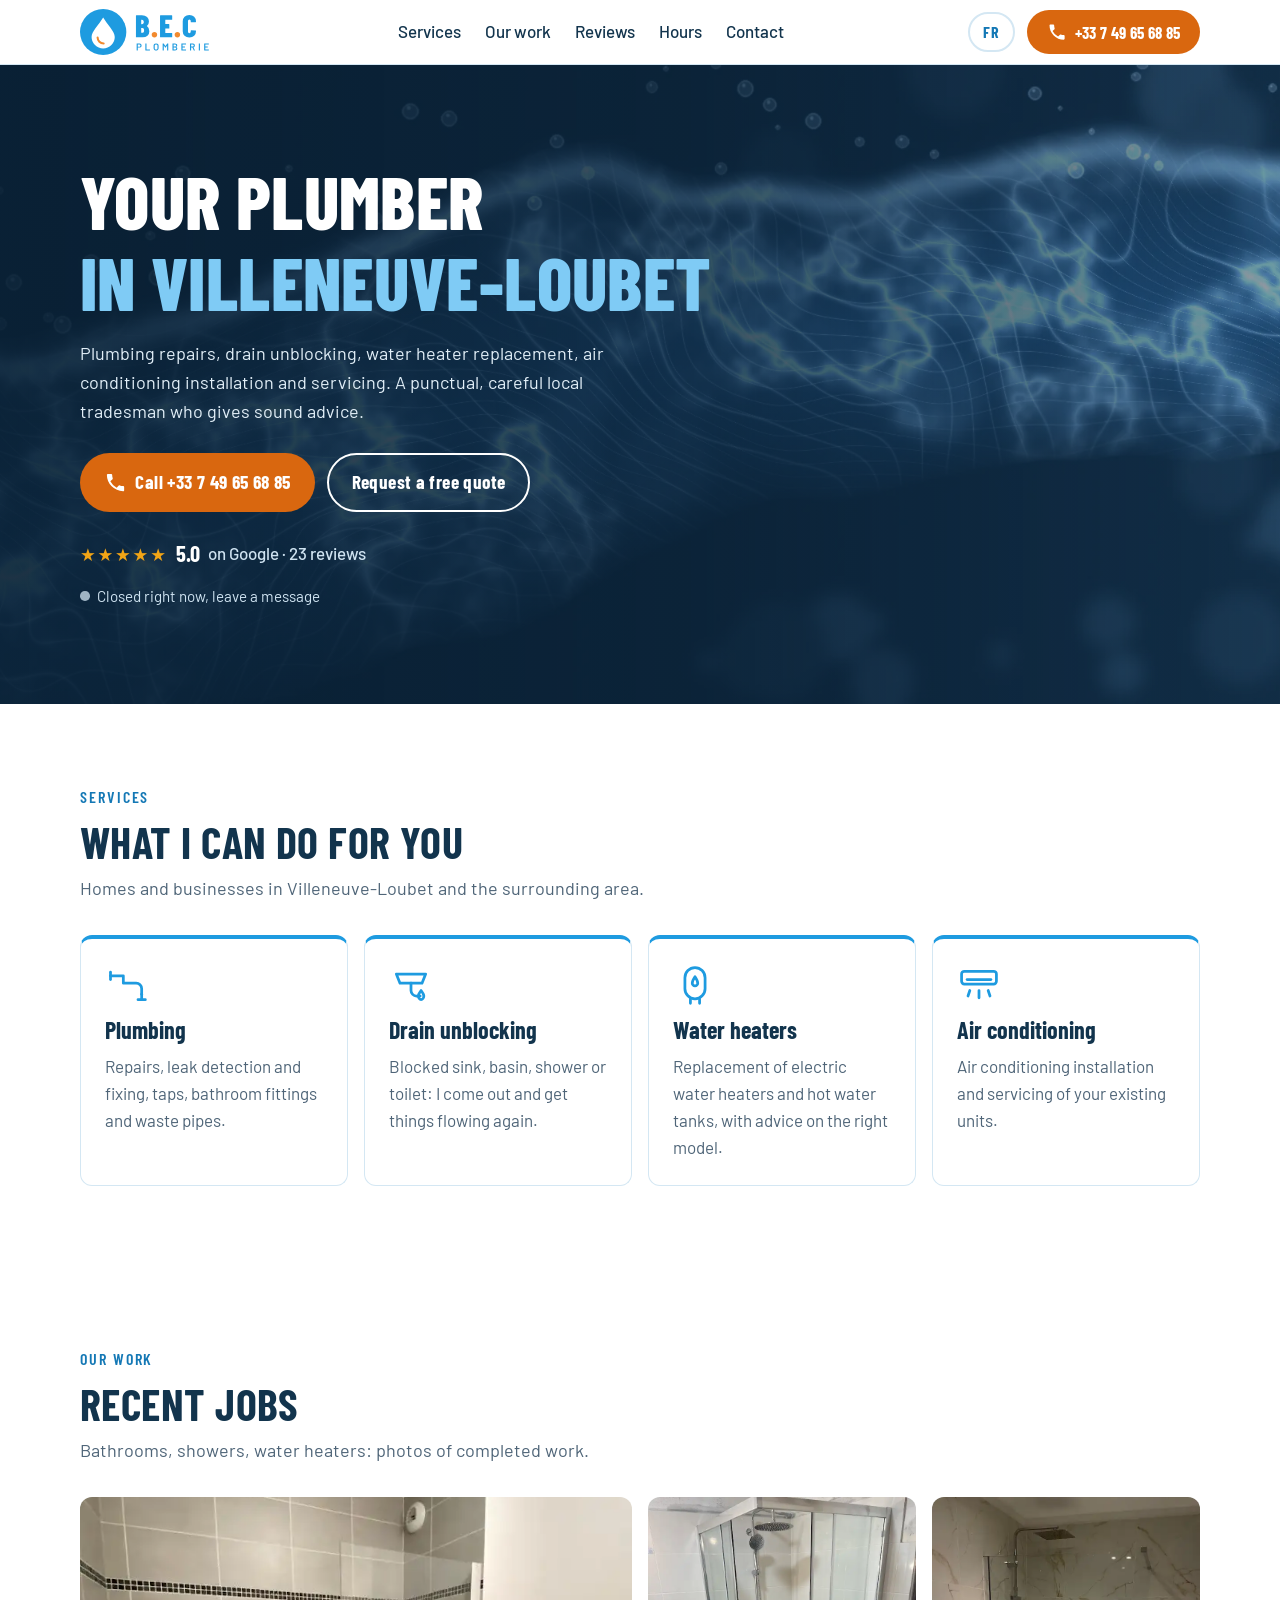
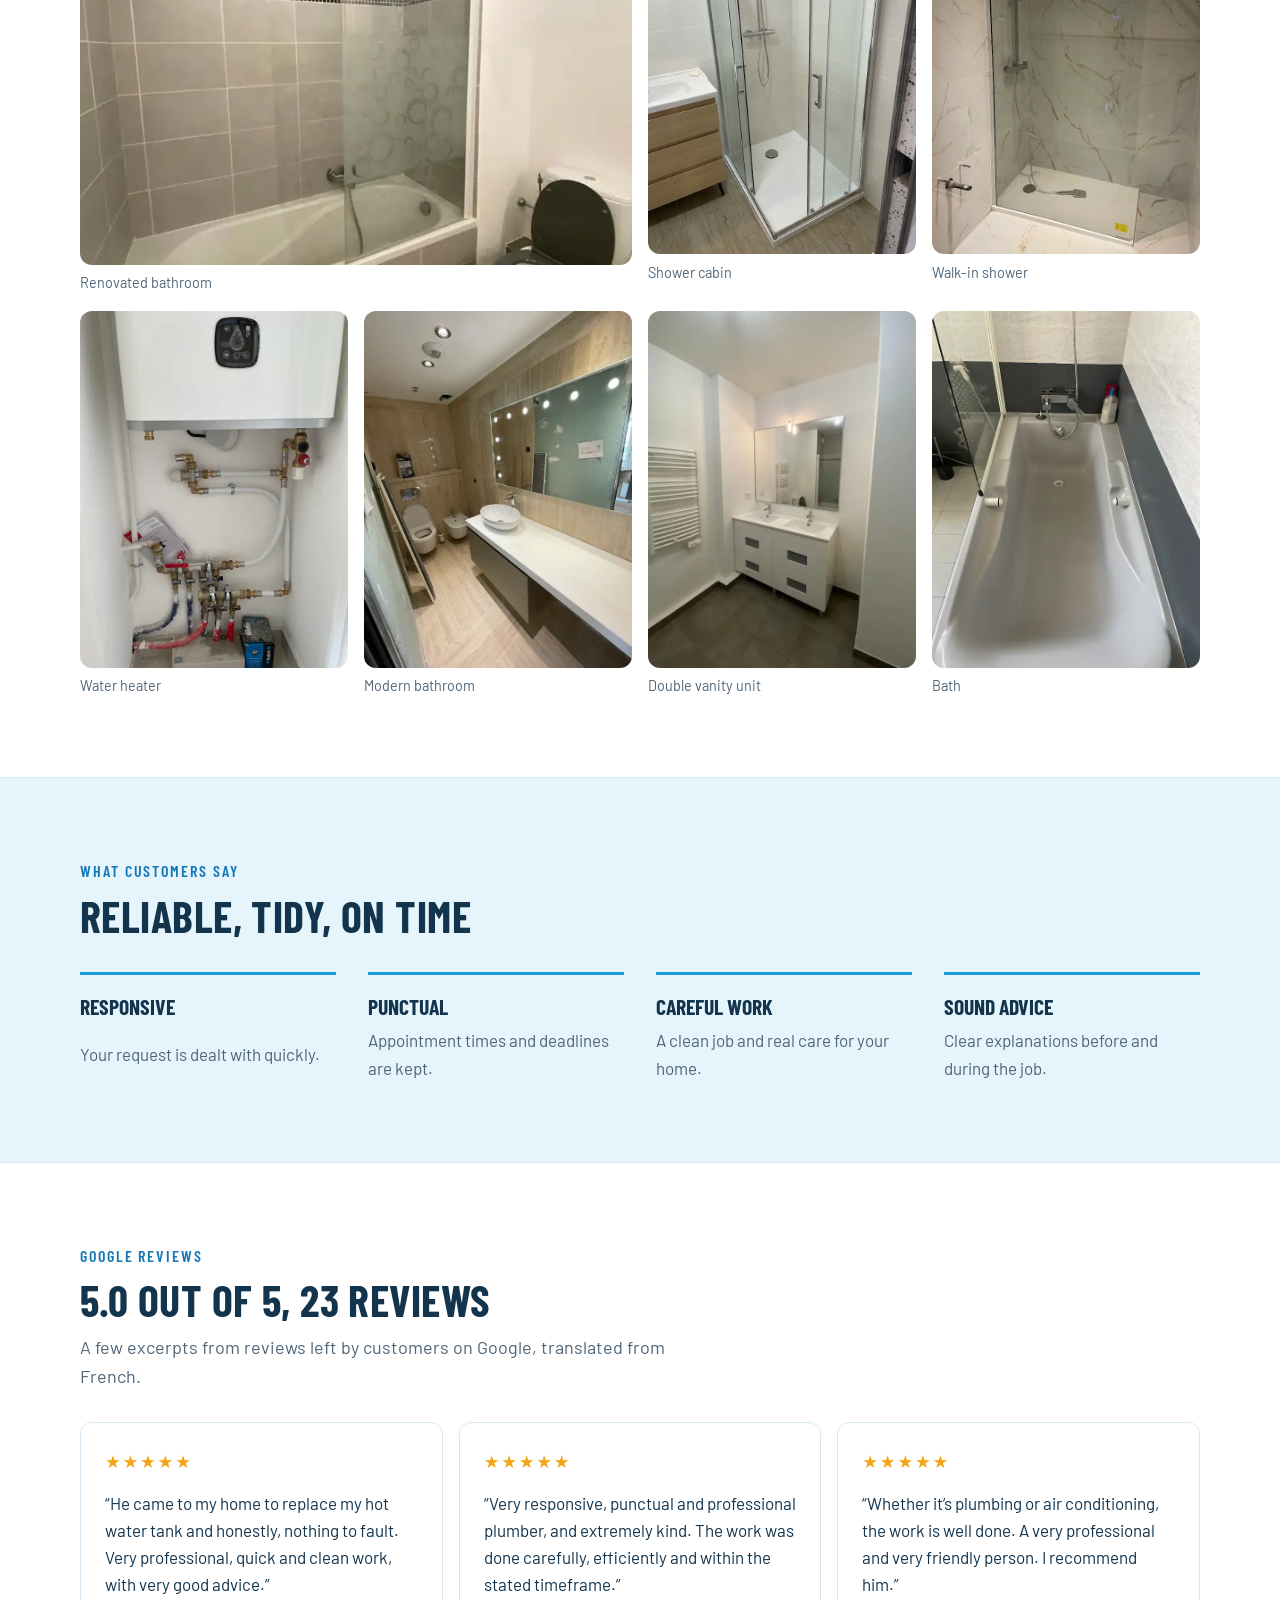
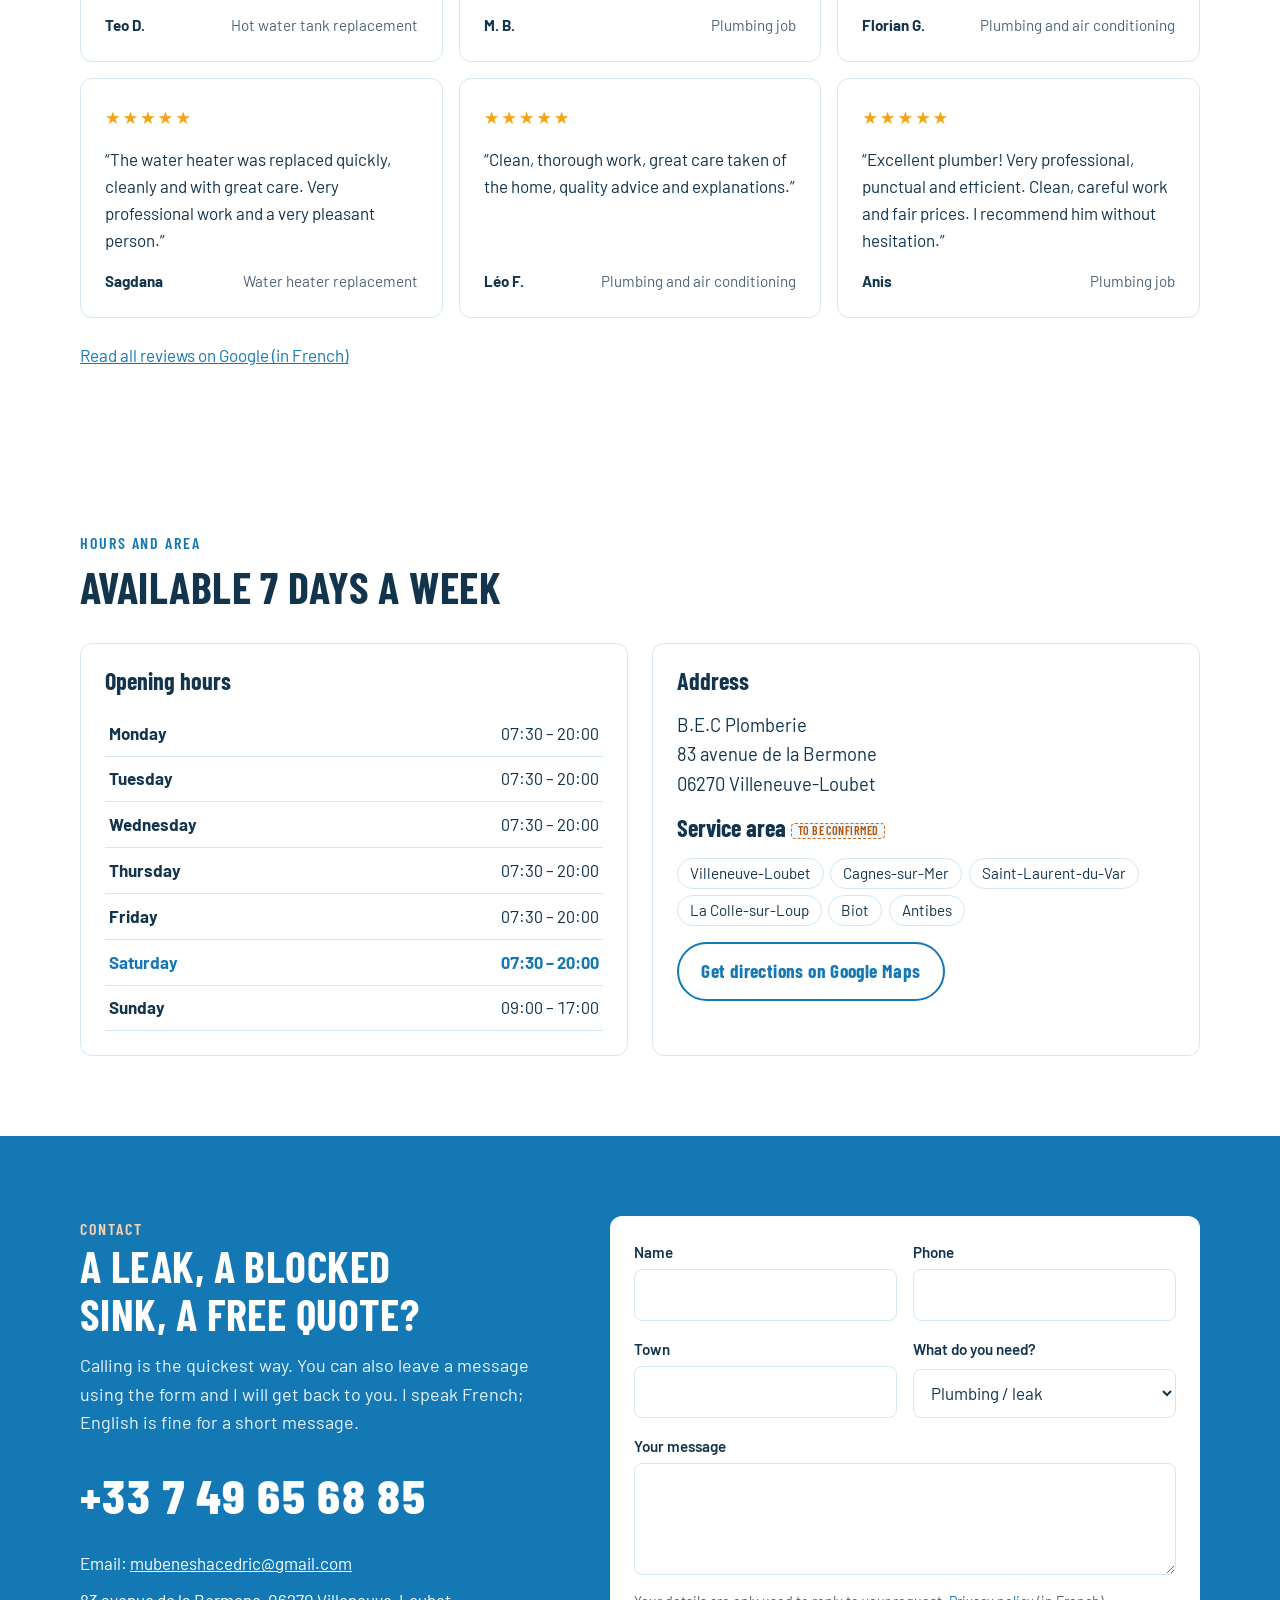
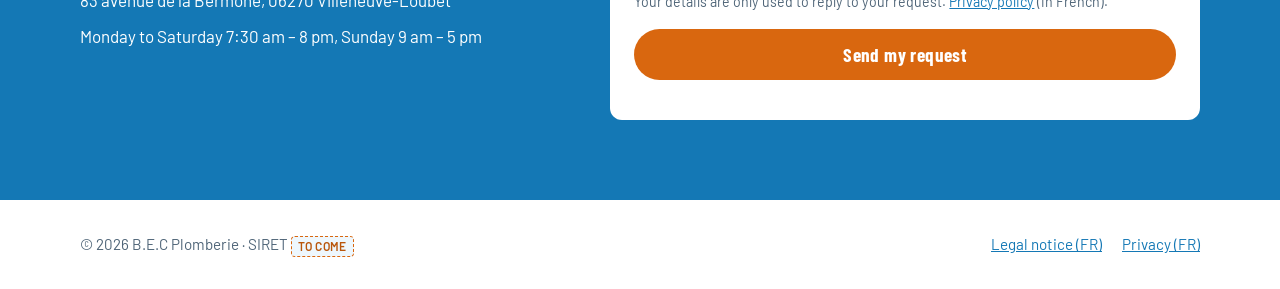
==== commit dfd08bc2: "Email du client et envoi du formulaire sans quitter la page - Email affiché (contact FR/EN, mentions" ====
--- a/en/index.html
+++ b/en/index.html
@@ -285,7 +285,7 @@
         <p class="lead" style="margin-top:.75rem">Calling is the quickest way. You can also leave a message using the form and I will get back to you. I speak French; English is fine for a short message.</p>
         <p style="margin-top:1.25rem"><a class="phone-big" href="tel:+33749656885">+33 7 49 65 68 85</a></p>
         <div class="contact-lines">
-          <p>Email: <span class="tag-todo">email address to come</span></p>
+          <p>Email: <a class="mail-link" href="mailto:mubeneshacedric@gmail.com">mubeneshacedric@gmail.com</a></p>
           <p>83 avenue de la Bermone, 06270 Villeneuve-Loubet</p>
           <p>Monday to Saturday 7:30 am – 8 pm, Sunday 9 am – 5 pm</p>
         </div>
@@ -293,6 +293,7 @@
       <!-- Web3Forms form: replace ACCESS_KEY with the client key -->
       <form class="form" id="contact-form" action="https://api.web3forms.com/submit" method="POST">
         <input type="hidden" name="access_key" value="ACCESS_KEY_A_FOURNIR">
+        <input type="hidden" name="from_name" value="Site B.E.C Plomberie">
         <input type="hidden" name="subject" value="New request from the B.E.C Plomberie website (English page)">
         <input type="checkbox" name="botcheck" style="display:none" tabindex="-1" autocomplete="off">
         <div class="form-row">
@@ -372,5 +373,23 @@
   var y = document.getElementById('year'); if (y) y.textContent = new Date().getFullYear();
 })();
 </script>
+<script>
+// Formulaire : envoi Web3Forms sans quitter la page
+(function () {
+  var form = document.getElementById('contact-form'), status = document.getElementById('form-status');
+  if (!form || !window.fetch) return;
+  form.addEventListener('submit', function (e) {
+    e.preventDefault();
+    var key = form.querySelector('[name="access_key"]').value;
+    if (key.indexOf('ACCESS_KEY') === 0) { status.textContent = 'The form will be live very soon. In the meantime, please call +33 7 49 65 68 85.'; return; }
+    var btn = form.querySelector('button[type="submit"]'); btn.disabled = true; status.textContent = 'Sending…';
+    fetch(form.action, { method: 'POST', body: new FormData(form), headers: { Accept: 'application/json' } })
+      .then(function (r) { return r.json(); })
+      .then(function (d) { if (d.success) { form.reset(); status.textContent = 'Thank you, your request has been sent. I will get back to you shortly.'; } else { throw 0; } })
+      .catch(function () { status.textContent = 'Sending failed. Please call +33 7 49 65 68 85.'; })
+      .then(function () { btn.disabled = false; });
+  });
+})();
+</script>
 </body>
 </html>
--- a/styles.css
+++ b/styles.css
@@ -227,6 +227,7 @@
 .contact-band .lead { color: #e6f4fc; }
 .phone-big { font-family: var(--font-display); font-weight: 800; font-size: clamp(2.2rem, 7vw, 3rem); color: #fff; text-decoration: none; font-variant-numeric: tabular-nums; }
 .contact-lines { display: grid; gap: .6rem; margin-top: 1rem; }
+.contact-lines .mail-link { color: #fff; overflow-wrap: anywhere; }
 .contact-lines .tag-todo { color: #ffe1c7; background: transparent; border-color: #ffb37a; }
 .form { display: grid; gap: 1rem; background: var(--surface); color: var(--ink); border-radius: var(--radius); padding: 1.5rem; }
 .form-row { display: grid; gap: 1rem; }
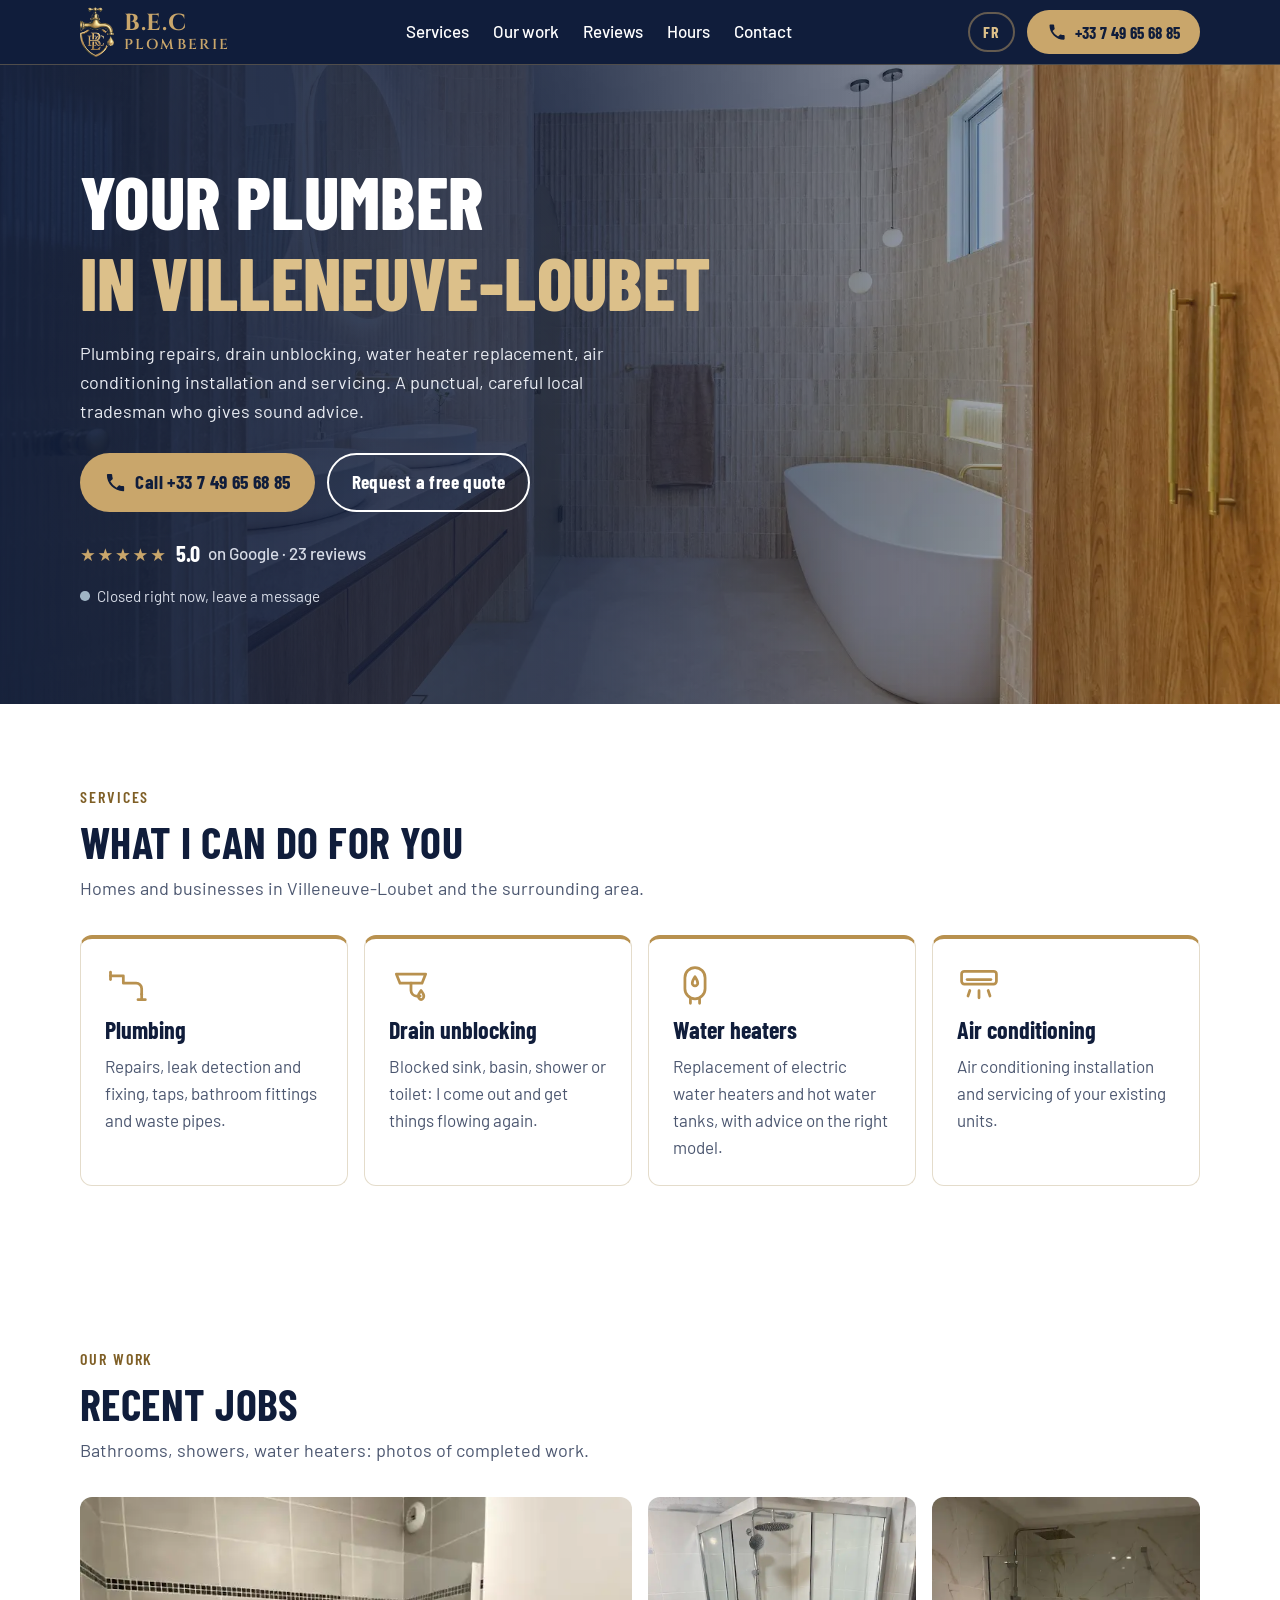
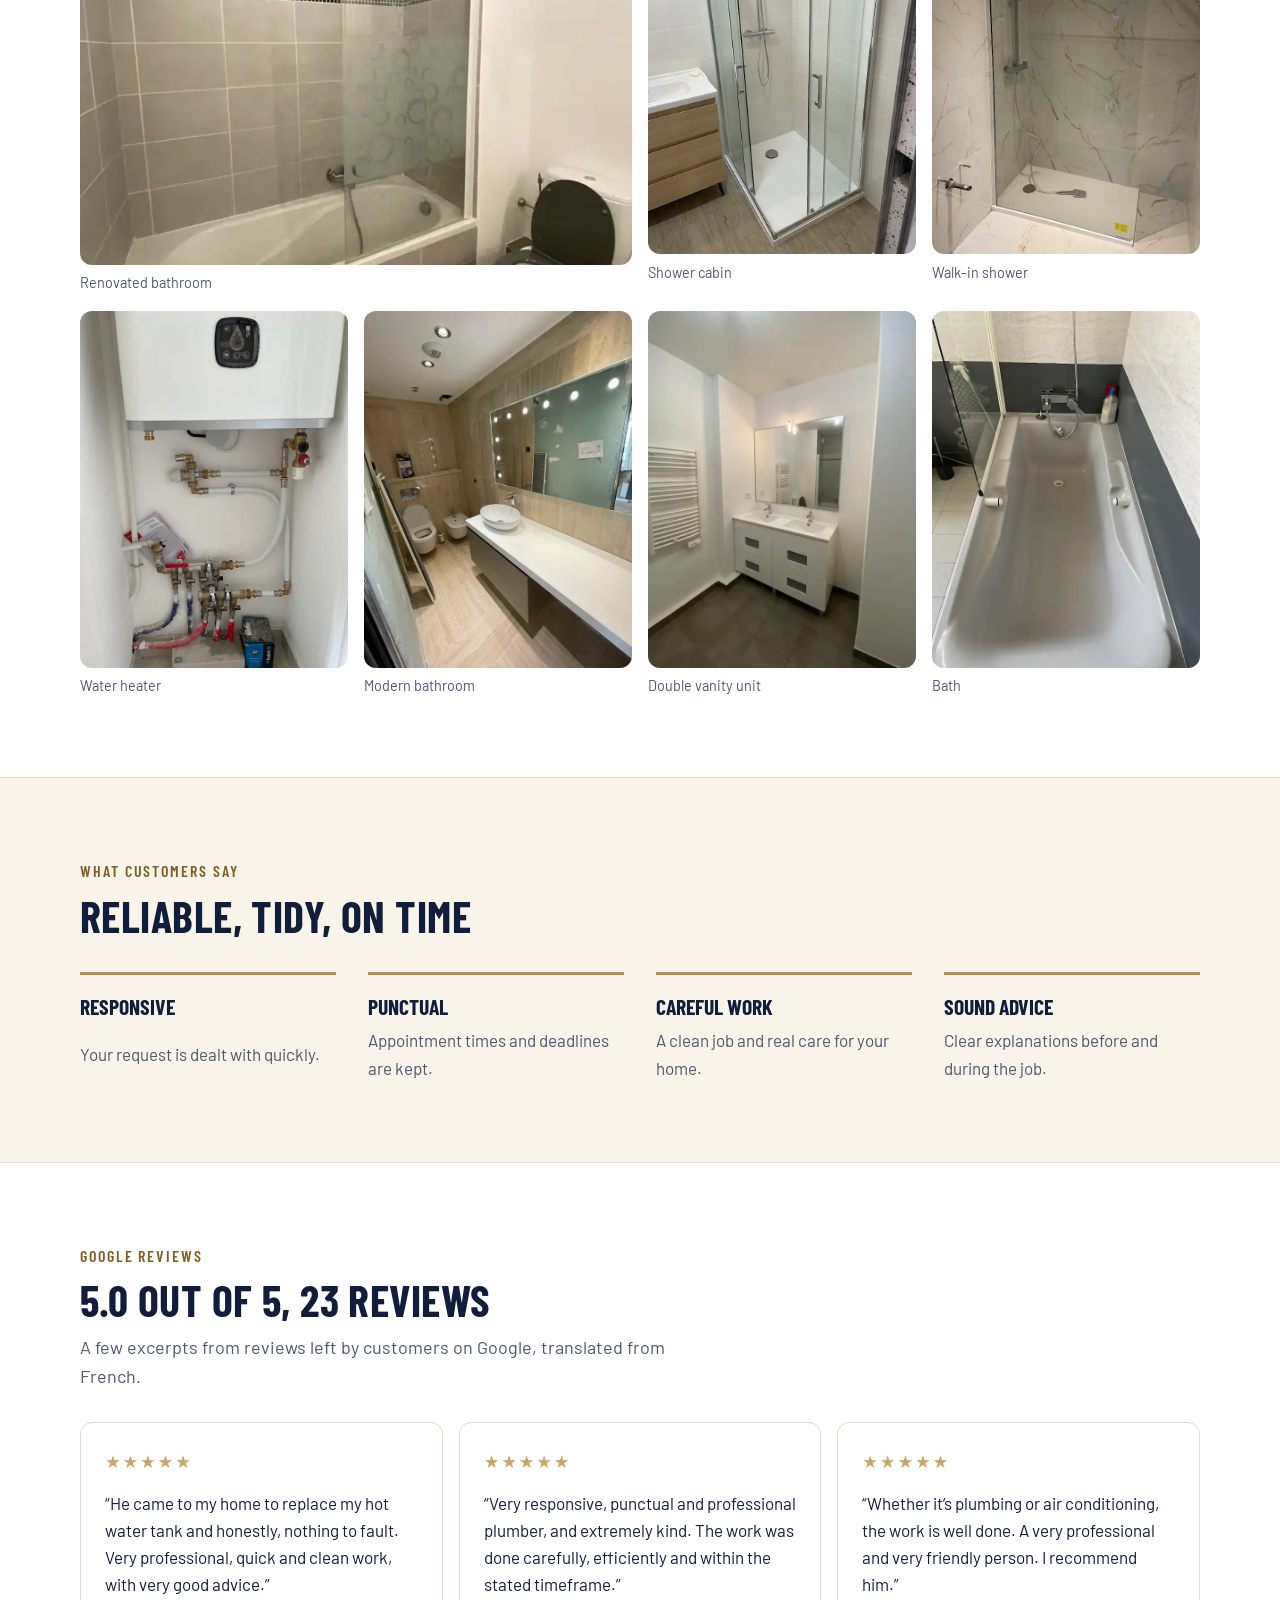
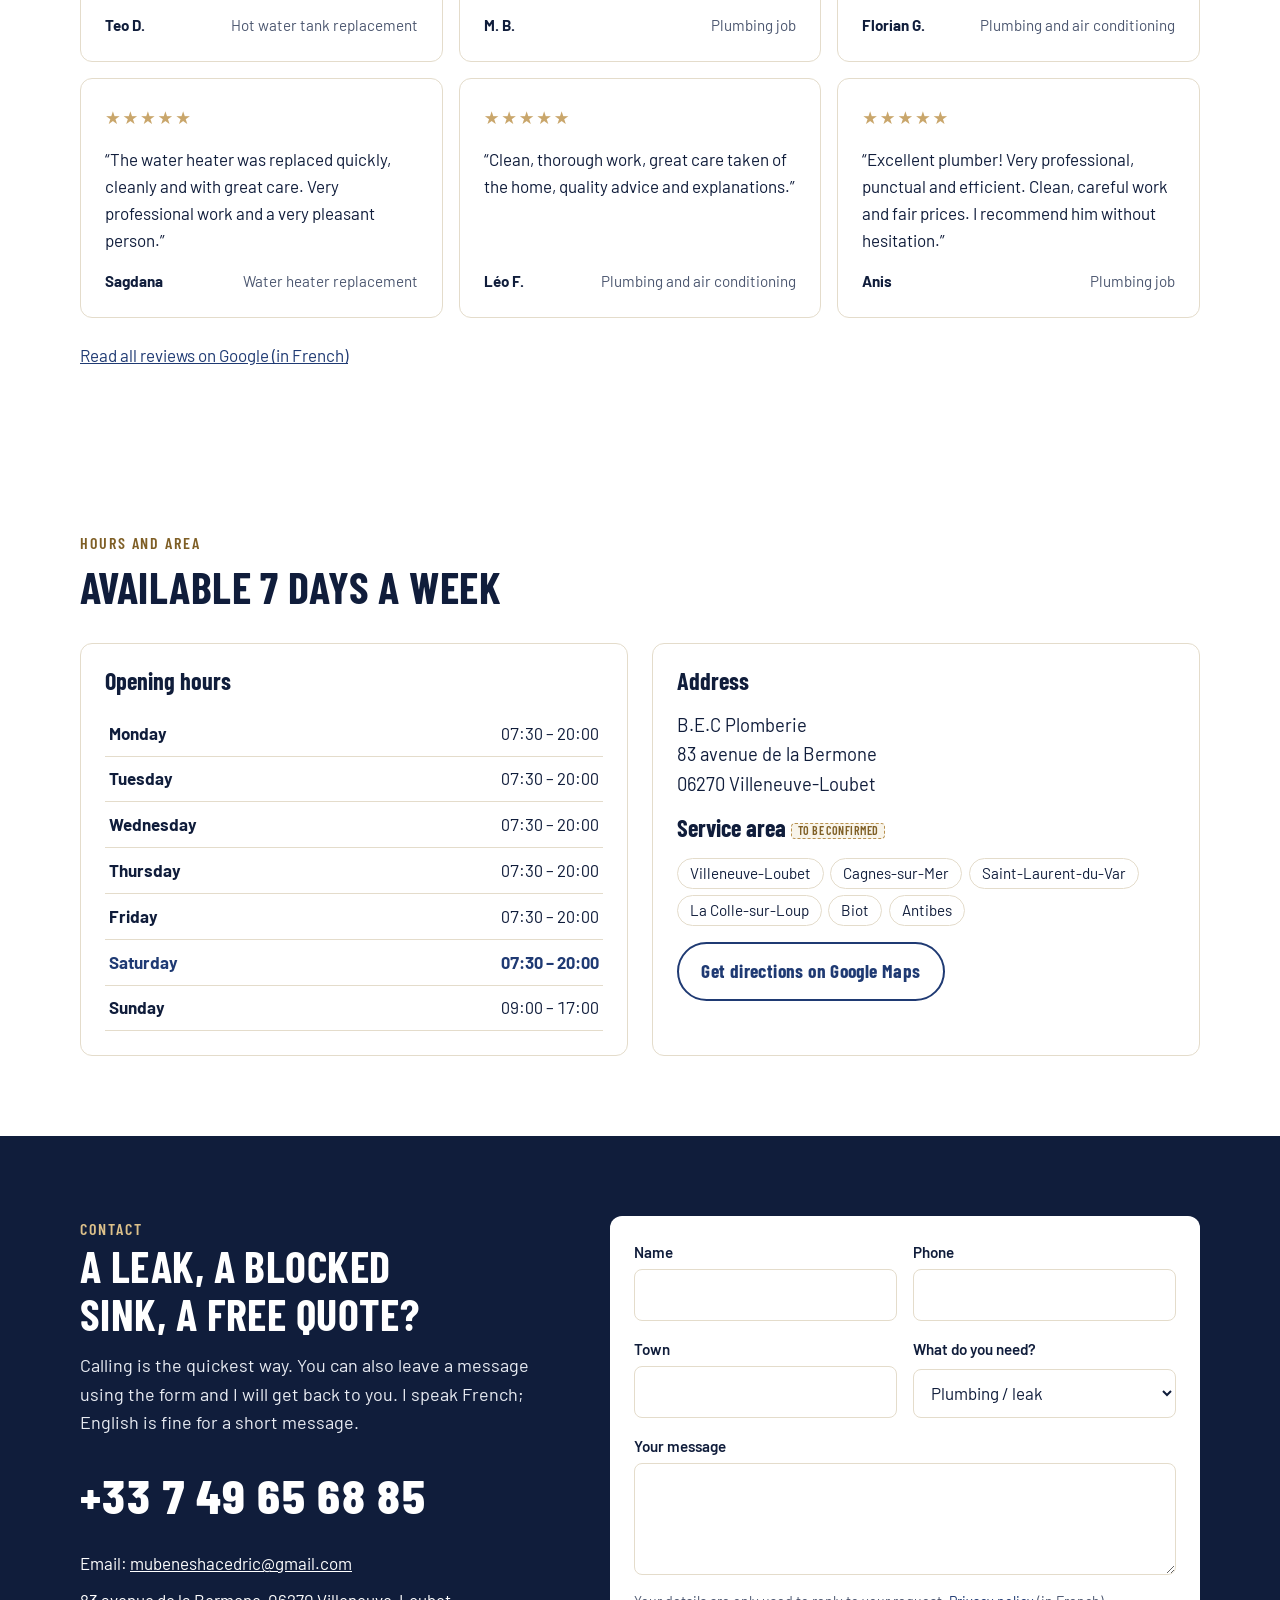
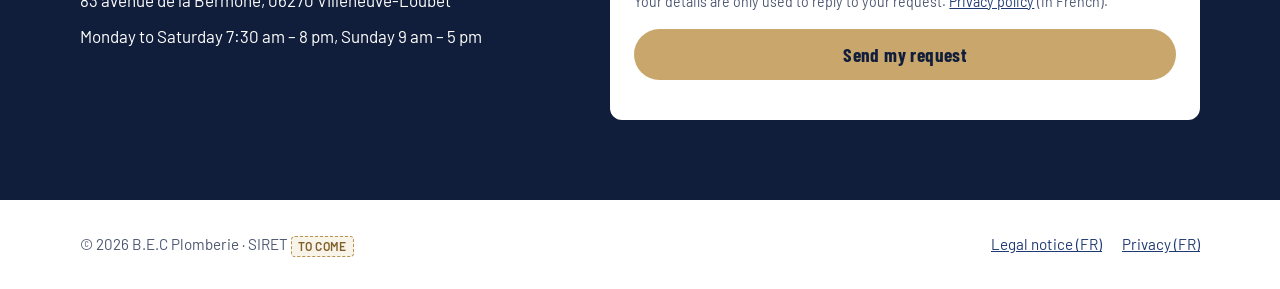
==== commit 599f4c81: "Logo client, palette bleu nuit et doré, hero salle de bain - Logo du client dans l'en-tête, favicon," ====
--- a/en/index.html
+++ b/en/index.html
@@ -9,19 +9,20 @@
 <link rel="alternate" hreflang="fr" href="https://www.bec-plomberie.fr/">
 <link rel="alternate" hreflang="en" href="https://www.bec-plomberie.fr/en/">
 <link rel="alternate" hreflang="x-default" href="https://www.bec-plomberie.fr/">
-<link rel="preload" as="image" href="/img/hero-eau-mobile.webp" media="(max-width: 699px)">
-<link rel="preload" as="image" href="/img/hero-eau.webp" media="(min-width: 700px)">
+<link rel="preload" as="image" href="/img/hero-salle-de-bain-mobile.webp" media="(max-width: 699px)">
+<link rel="preload" as="image" href="/img/hero-salle-de-bain.webp" media="(min-width: 700px)">
 <meta property="og:type" content="website">
 <meta property="og:locale" content="en_GB">
 <meta property="og:title" content="B.E.C Plomberie – Plumber in Villeneuve-Loubet">
 <meta property="og:description" content="Plumbing, drain unblocking, water heaters and air conditioning in Villeneuve-Loubet. Rated 5.0 on Google (23 reviews).">
 <meta property="og:url" content="https://www.bec-plomberie.fr/en/">
 <meta property="og:image" content="https://www.bec-plomberie.fr/og-image.jpg">
-<meta name="theme-color" content="#1e9be0">
+<meta name="theme-color" content="#101d3b">
 <link rel="icon" href="/favicon.svg" type="image/svg+xml">
+<link rel="apple-touch-icon" href="/apple-touch-icon.png">
 <link rel="preconnect" href="https://fonts.googleapis.com">
 <link rel="preconnect" href="https://fonts.gstatic.com" crossorigin>
-<link rel="stylesheet" href="https://fonts.googleapis.com/css2?family=Barlow+Condensed:wght@600;700;800&family=Barlow:wght@400;500;600&display=swap">
+<link rel="stylesheet" href="https://fonts.googleapis.com/css2?family=Barlow+Condensed:wght@600;700;800&family=Barlow:wght@400;500;600&family=Cinzel:wght@600;700&display=swap">
 <link rel="stylesheet" href="/styles.css">
 <script type="application/ld+json">
 {
@@ -63,7 +64,7 @@
 <header class="site-header">
   <div class="wrap header-row">
     <a class="brand" href="#accueil" aria-label="B.E.C Plomberie, back to top">
-      <img src="/logo/logo-bec-plomberie.svg" alt="B.E.C Plomberie" width="347" height="120">
+      <img src="/logo/logo-bec-embleme.webp" alt="" width="264" height="385"><span class="brand-name">B.E.C<small>Plomberie</small></span>
     </a>
     <nav class="nav" aria-label="Main navigation">
       <a href="#services">Services</a>
--- a/styles.css
+++ b/styles.css
@@ -1,36 +1,39 @@
-/* B.E.C Plomberie : bleu ciel et blanc dominants, touches d'orange (boutons d'appel, points du logo).
+/* B.E.C Plomberie : bleu nuit et doré du logo client dominants, blanc pour respirer. Aucun orange.
    Mise en page : bandeaux pleine largeur, contenu centré à 72rem, appel toujours visible sur mobile. */
 :root {
-  --ink: #12344d;        /* texte principal, bleu nuit */
-  --water: #1478b5;      /* bleu ciel soutenu : liens, titres d'accent */
-  --sky: #1e9be0;        /* bleu ciel du logo */
-  --sky-soft: #e6f4fc;   /* fond bleu ciel très clair */
-  --band: #1478b5;       /* bandeau contact (texte blanc lisible) */
-  --copper: #d9670f;     /* orange des boutons d'appel */
-  --copper-dark: #b9560b;
+  --ink: #101d3b;        /* bleu nuit du logo : texte principal */
+  --navy: #101d3b;       /* fond du logo : en-tête, bandeau contact */
+  --water: #1f3a73;      /* bleu du logo éclairci : liens */
+  --sky: #b8914f;        /* doré du logo : filets, icônes */
+  --sky-soft: #f8f4ea;   /* fond doré très clair */
+  --band: #101d3b;       /* bandeau contact (texte blanc lisible) */
+  --gold: #c9a66b;       /* doré du logo : boutons d'appel (texte bleu nuit) */
+  --gold-light: #dcc08a;
+  --gold-text: #7f5f26;  /* doré foncé lisible sur blanc */
   --bg: #ffffff;
   --surface: #ffffff;
-  --muted: #4f6578;
-  --line: #d4e7f3;
+  --muted: #4c5770;
+  --line: #e4dccb;
   --on-dark: #ffffff;
-  --star: #f2a516;
-  --ph-bg: #eef7fd;
+  --star: #c9a66b;
+  --ph-bg: #f8f4ea;
   --font-display: "Barlow Condensed", "Arial Narrow", system-ui, sans-serif;
   --font-body: "Barlow", system-ui, -apple-system, "Segoe UI", Roboto, sans-serif;
+  --font-brand: "Cinzel", "Times New Roman", serif;
   --radius: 12px;
   --wrap: 72rem;
 }
 @media (prefers-color-scheme: dark) {
   :root:not([data-theme="light"]) {
-    --ink: #e8f3fa; --water: #7cc8f2; --sky: #3fb0ee; --sky-soft: #102838; --band: #0f5a88;
-    --copper: #e8782a; --copper-dark: #cf6a22; --bg: #0b1c27; --surface: #12293a;
-    --muted: #a3bccd; --line: #23455c; --on-dark: #ffffff; --star: #f5b53a; --ph-bg: #163245; color-scheme: dark;
+    --ink: #eef1f7; --water: #dcc08a; --sky: #c9a66b; --sky-soft: #14234a; --band: #0b1530;
+    --gold-text: #dcc08a; --bg: #0a1328; --surface: #111f3f;
+    --muted: #aab4c8; --line: #283a63; --on-dark: #ffffff; --star: #d6b475; --ph-bg: #172a52; color-scheme: dark;
   }
 }
 :root[data-theme="dark"] {
-  --ink: #e8f3fa; --water: #7cc8f2; --sky: #3fb0ee; --sky-soft: #102838; --band: #0f5a88;
-  --copper: #e8782a; --copper-dark: #cf6a22; --bg: #0b1c27; --surface: #12293a;
-  --muted: #a3bccd; --line: #23455c; --on-dark: #ffffff; --star: #f5b53a; --ph-bg: #163245; color-scheme: dark;
+  --ink: #eef1f7; --water: #dcc08a; --sky: #c9a66b; --sky-soft: #14234a; --band: #0b1530;
+  --gold-text: #dcc08a; --bg: #0a1328; --surface: #111f3f;
+  --muted: #aab4c8; --line: #283a63; --on-dark: #ffffff; --star: #d6b475; --ph-bg: #172a52; color-scheme: dark;
 }
 
 *, *::before, *::after { box-sizing: border-box; }
@@ -45,7 +48,7 @@
 img { max-width: 100%; height: auto; }
 a { color: var(--water); }
 a:focus-visible, button:focus-visible, input:focus-visible, textarea:focus-visible {
-  outline: 3px solid var(--copper); outline-offset: 2px;
+  outline: 3px solid var(--gold); outline-offset: 2px;
 }
 h1, h2, h3 { font-family: var(--font-display); line-height: 1.1; text-wrap: balance; margin: 0; }
 h2 { font-size: clamp(2rem, 5vw, 2.75rem); font-weight: 700; text-transform: uppercase; letter-spacing: .01em; }
@@ -61,7 +64,7 @@
 .section-head { display: grid; gap: .5rem; margin-bottom: 2rem; max-width: 40rem; }
 .eyebrow {
   font-family: var(--font-display); font-weight: 600; font-size: 1rem;
-  text-transform: uppercase; letter-spacing: .12em; color: var(--water);
+  text-transform: uppercase; letter-spacing: .12em; color: var(--gold-text);
 }
 .lead { color: var(--muted); font-size: 1.125rem; }
 
@@ -75,8 +78,8 @@
 }
 .tag-todo {
   display: inline-block; font-size: .75rem; font-weight: 600; letter-spacing: .04em;
-  text-transform: uppercase; color: var(--copper-dark); background: var(--ph-bg);
-  border: 1px dashed var(--copper); border-radius: 4px; padding: 0 .35rem; vertical-align: middle;
+  text-transform: uppercase; color: var(--gold-text); background: var(--ph-bg);
+  border: 1px dashed var(--sky); border-radius: 4px; padding: 0 .35rem; vertical-align: middle;
 }
 
 /* Boutons */
@@ -86,26 +89,28 @@
   font-family: var(--font-display); font-weight: 700; font-size: 1.2rem; letter-spacing: .02em;
   text-decoration: none; border: 2px solid transparent; cursor: pointer;
 }
-.btn-call { background: var(--copper); color: #fff; }
-.btn-call:hover { background: var(--copper-dark); }
+.btn-call { background: var(--gold); color: var(--navy); }
+.btn-call:hover { background: var(--gold-light); }
 .btn-ghost { border-color: currentColor; color: inherit; background: transparent; }
 .btn svg { width: 1.2em; height: 1.2em; flex: none; }
 
 /* En-tête */
 .site-header {
   position: sticky; top: env(safe-area-inset-top, 0px); z-index: 20;
-  background: var(--surface); border-bottom: 1px solid var(--line);
+  background: var(--navy); border-bottom: 1px solid rgba(201, 166, 107, .35);
 }
 body::before {
   content: ""; position: fixed; inset: 0 0 auto; height: env(safe-area-inset-top, 0px);
-  z-index: 10; background: var(--surface);
+  z-index: 10; background: var(--navy);
 }
 .header-row { display: flex; align-items: center; justify-content: space-between; gap: 1rem; min-height: 4rem; }
-.brand { display: flex; align-items: center; gap: .65rem; text-decoration: none; color: var(--ink); }
-.brand img { height: 2.9rem; width: auto; display: block; }
+.brand { display: flex; align-items: center; gap: .6rem; text-decoration: none; color: var(--gold); }
+.brand img { height: 3.1rem; width: auto; display: block; }
+.brand-name { font-family: var(--font-brand); font-weight: 700; font-size: 1.45rem; line-height: 1; letter-spacing: .04em; display: grid; gap: .15rem; }
+.brand-name small { font-size: .62em; font-weight: 600; letter-spacing: .16em; text-transform: uppercase; }
 .nav { display: none; gap: 1.5rem; }
-.nav a { color: var(--ink); text-decoration: none; font-weight: 500; }
-.nav a:hover { color: var(--copper); }
+.nav a { color: #fff; text-decoration: none; font-weight: 500; }
+.nav a:hover { color: var(--gold-light); }
 .header-call { display: none; }
 @media (min-width: 700px) { .nav { display: flex; gap: 1.1rem; } }
 @media (min-width: 900px) {
@@ -113,33 +118,33 @@
   .header-call { display: inline-flex; min-height: 2.6rem; font-size: 1.05rem; padding: .4rem 1.1rem; }
 }
 
-/* Hero : éclaboussure d'eau en fond, voile bleu nuit pour la lisibilité du texte blanc */
+/* Hero : salle de bain design en fond, voile bleu nuit (logo) pour la lisibilité du texte blanc */
 .hero {
-  position: relative; color: #fff; background-color: #0e2a40;
+  position: relative; color: #fff; background-color: #101d3b;
   background-image:
-    linear-gradient(90deg, rgba(9, 32, 52, .92) 0%, rgba(9, 32, 52, .78) 55%, rgba(9, 32, 52, .45) 100%),
-    url("/img/hero-eau-mobile.webp");
+    linear-gradient(90deg, rgba(16, 29, 59, .93) 0%, rgba(16, 29, 59, .8) 50%, rgba(16, 29, 59, .35) 100%),
+    url("/img/hero-salle-de-bain-mobile.webp");
   background-size: cover; background-position: center;
 }
 @media (min-width: 700px) {
   .hero {
     background-image:
-      linear-gradient(90deg, rgba(9, 32, 52, .92) 0%, rgba(9, 32, 52, .78) 55%, rgba(9, 32, 52, .45) 100%),
-      url("/img/hero-eau.webp");
+      linear-gradient(90deg, rgba(16, 29, 59, .94) 0%, rgba(16, 29, 59, .78) 45%, rgba(16, 29, 59, .12) 100%),
+      url("/img/hero-salle-de-bain.webp");
   }
 }
 .hero-grid { display: grid; padding-block: clamp(3rem, 9vw, 6rem); }
 .hero-text { max-width: 40rem; }
 .hero h1 { font-size: clamp(2.6rem, 8vw, 4.6rem); font-weight: 800; text-transform: uppercase; letter-spacing: .005em; color: #fff; }
-.hero h1 span { color: #7fcbf5; display: block; }
-.hero .lead { margin-top: 1rem; max-width: 34rem; color: #e2eff8; }
+.hero h1 span { color: var(--gold-light); display: block; }
+.hero .lead { margin-top: 1rem; max-width: 34rem; color: #e9ecf3; }
 .hero-actions { display: flex; flex-wrap: wrap; gap: .75rem; margin-top: 1.75rem; }
 .btn-light { color: #fff; }
 .btn-light:hover { background: rgba(255, 255, 255, .12); }
-.rating { display: inline-flex; align-items: center; gap: .5rem; flex-wrap: wrap; margin-top: 1.5rem; font-weight: 500; color: #cfe3f1; }
+.rating { display: inline-flex; align-items: center; gap: .5rem; flex-wrap: wrap; margin-top: 1.5rem; font-weight: 500; color: #d6dbe6; }
 .rating strong { color: #fff; font-family: var(--font-display); font-size: 1.4rem; }
 .stars { color: var(--star); letter-spacing: .1em; font-size: 1.1rem; }
-.open-now { display: flex; align-items: center; gap: .45rem; margin-top: .75rem; font-size: .95rem; color: #cfe3f1; }
+.open-now { display: flex; align-items: center; gap: .45rem; margin-top: .75rem; font-size: .95rem; color: #d6dbe6; }
 .dot { width: .6rem; height: .6rem; border-radius: 50%; background: #9fb4c4; }
 .dot.on { background: #3fd08a; }
 
@@ -149,28 +154,28 @@
 .shot { margin: 0; display: grid; gap: .4rem; align-content: start; min-width: 0; }
 .shot:first-child { grid-column: span 2; }
 .shot-btn { display: block; width: 100%; padding: 0; border: 0; background: none; cursor: zoom-in; border-radius: var(--radius); overflow: hidden; }
-.shot-btn:focus-visible { outline: 3px solid var(--copper); outline-offset: 2px; }
+.shot-btn:focus-visible { outline: 3px solid var(--gold); outline-offset: 2px; }
 .shot img { display: block; width: 100%; aspect-ratio: 3 / 4; object-fit: cover; transition: transform .3s ease; }
 .shot:first-child img { aspect-ratio: 3 / 2; }
 .shot-btn:hover img { transform: scale(1.04); }
 @media (prefers-reduced-motion: reduce) { .shot img { transition: none; } }
 .shot figcaption { font-size: .9rem; color: var(--muted); }
 .lightbox { border: 0; padding: 0; background: transparent; max-width: min(92vw, 40rem); max-height: 92vh; overflow: visible; }
-.lightbox::backdrop { background: rgba(6, 20, 32, .85); }
+.lightbox::backdrop { background: rgba(10, 18, 38, .88); }
 .lightbox img { display: block; max-width: 100%; max-height: 88vh; width: auto; border-radius: var(--radius); }
 .lightbox-close {
   position: absolute; top: -.75rem; right: -.75rem; width: 2.75rem; height: 2.75rem; border-radius: 50%;
-  border: 0; background: #fff; color: #12344d; font-size: 1.8rem; line-height: 1; cursor: pointer; box-shadow: 0 4px 14px rgba(0,0,0,.3);
+  border: 0; background: #fff; color: #101d3b; font-size: 1.8rem; line-height: 1; cursor: pointer; box-shadow: 0 4px 14px rgba(0,0,0,.3);
 }
 
 /* Sélecteur de langue */
 .header-end { display: flex; align-items: center; gap: .75rem; }
 .lang {
   font-family: var(--font-display); font-weight: 700; font-size: 1rem; letter-spacing: .06em; text-decoration: none;
-  color: var(--water); border: 2px solid var(--line); border-radius: 999px; padding: .35rem .8rem; min-height: 2.5rem;
+  color: var(--gold-light); border: 2px solid rgba(201, 166, 107, .45); border-radius: 999px; padding: .35rem .8rem; min-height: 2.5rem;
   display: inline-flex; align-items: center;
 }
-.lang:hover { border-color: var(--water); }
+.lang:hover { border-color: var(--gold-light); }
 
 /* Services */
 .services { display: grid; gap: 1rem; grid-template-columns: 1fr; }
@@ -220,15 +225,15 @@
 
 /* Contact */
 .contact-band { background: var(--band); color: var(--on-dark); }
-.contact-band .eyebrow { color: #ffd2ad; }
+.contact-band .eyebrow { color: var(--gold-light); }
 .contact-grid { display: grid; gap: 2rem; }
 @media (min-width: 900px) { .contact-grid { grid-template-columns: .9fr 1.1fr; gap: 3rem; } }
 .contact-band h2 { color: #fff; }
-.contact-band .lead { color: #e6f4fc; }
+.contact-band .lead { color: #e9ecf3; }
 .phone-big { font-family: var(--font-display); font-weight: 800; font-size: clamp(2.2rem, 7vw, 3rem); color: #fff; text-decoration: none; font-variant-numeric: tabular-nums; }
 .contact-lines { display: grid; gap: .6rem; margin-top: 1rem; }
 .contact-lines .mail-link { color: #fff; overflow-wrap: anywhere; }
-.contact-lines .tag-todo { color: #ffe1c7; background: transparent; border-color: #ffb37a; }
+.contact-lines .tag-todo { color: var(--gold-light); background: transparent; border-color: var(--gold); }
 .form { display: grid; gap: 1rem; background: var(--surface); color: var(--ink); border-radius: var(--radius); padding: 1.5rem; }
 .form-row { display: grid; gap: 1rem; }
 @media (min-width: 560px) { .form-row { grid-template-columns: 1fr 1fr; } }
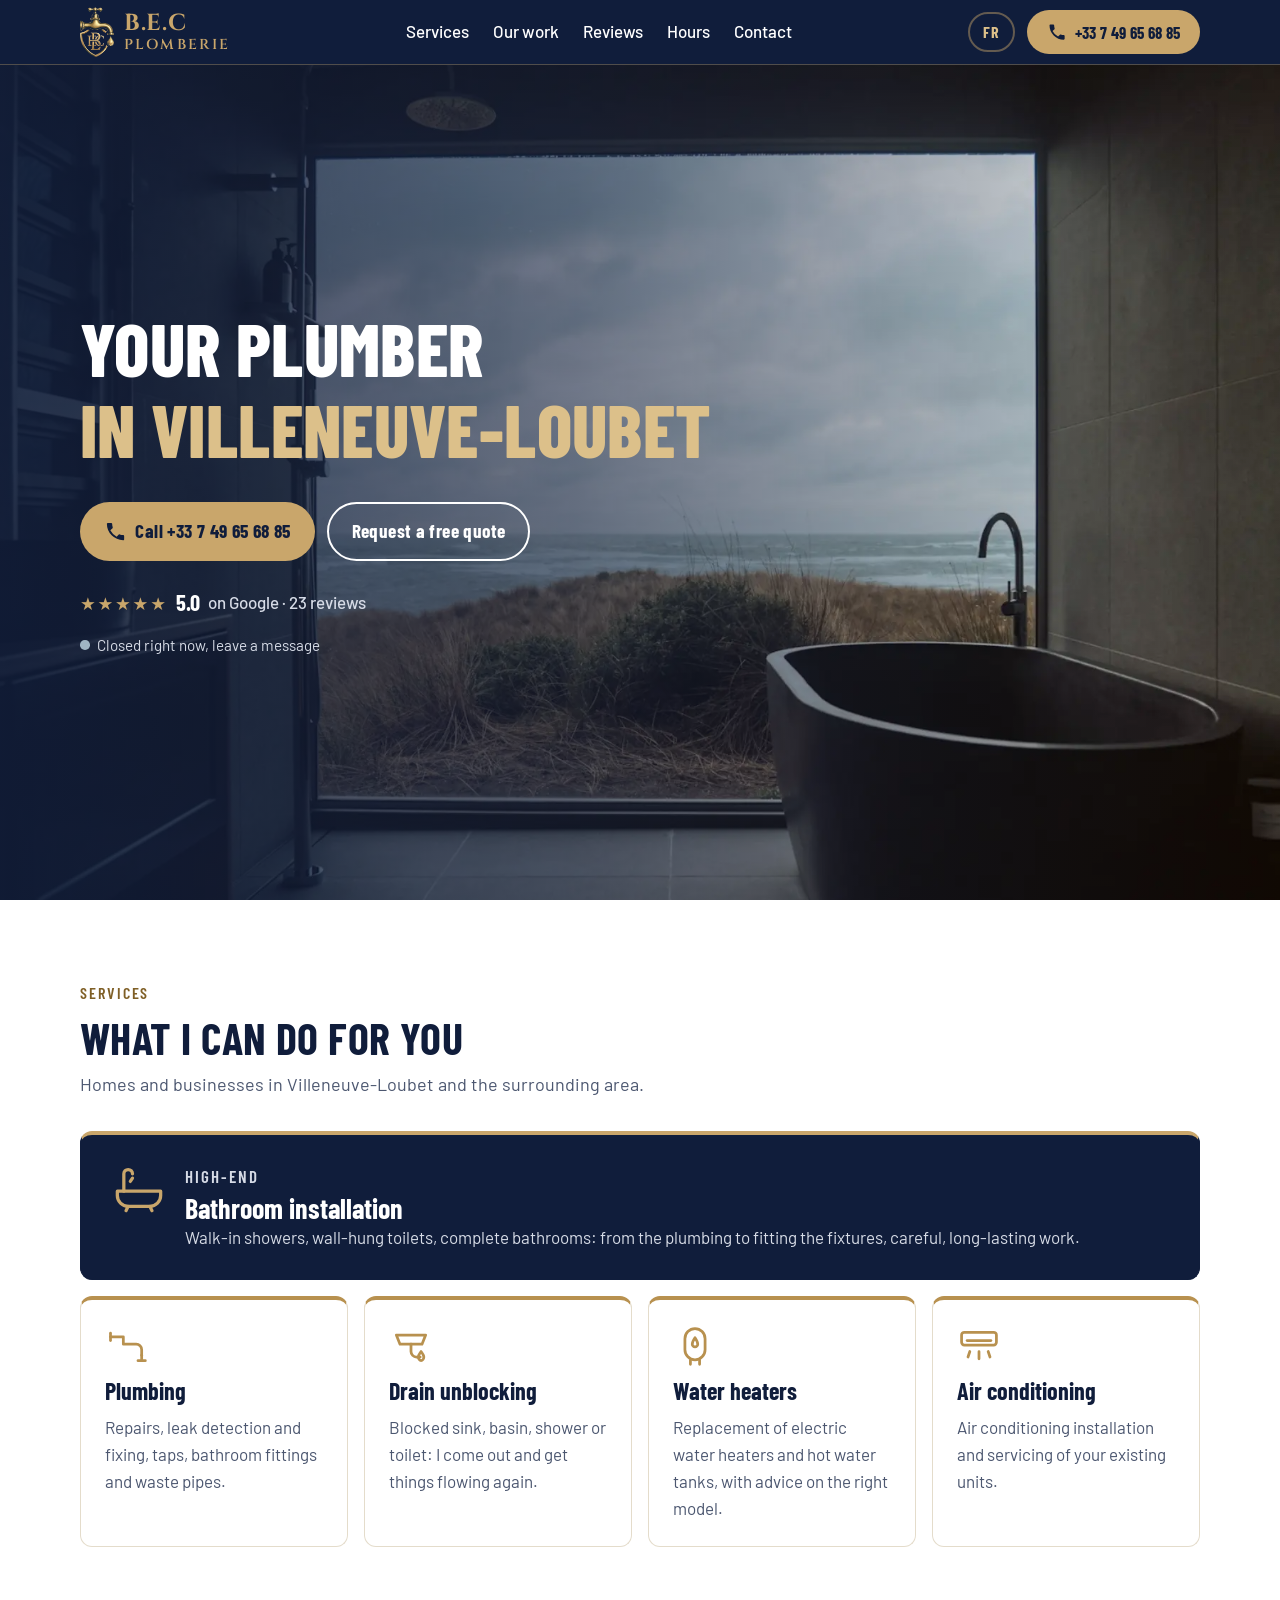
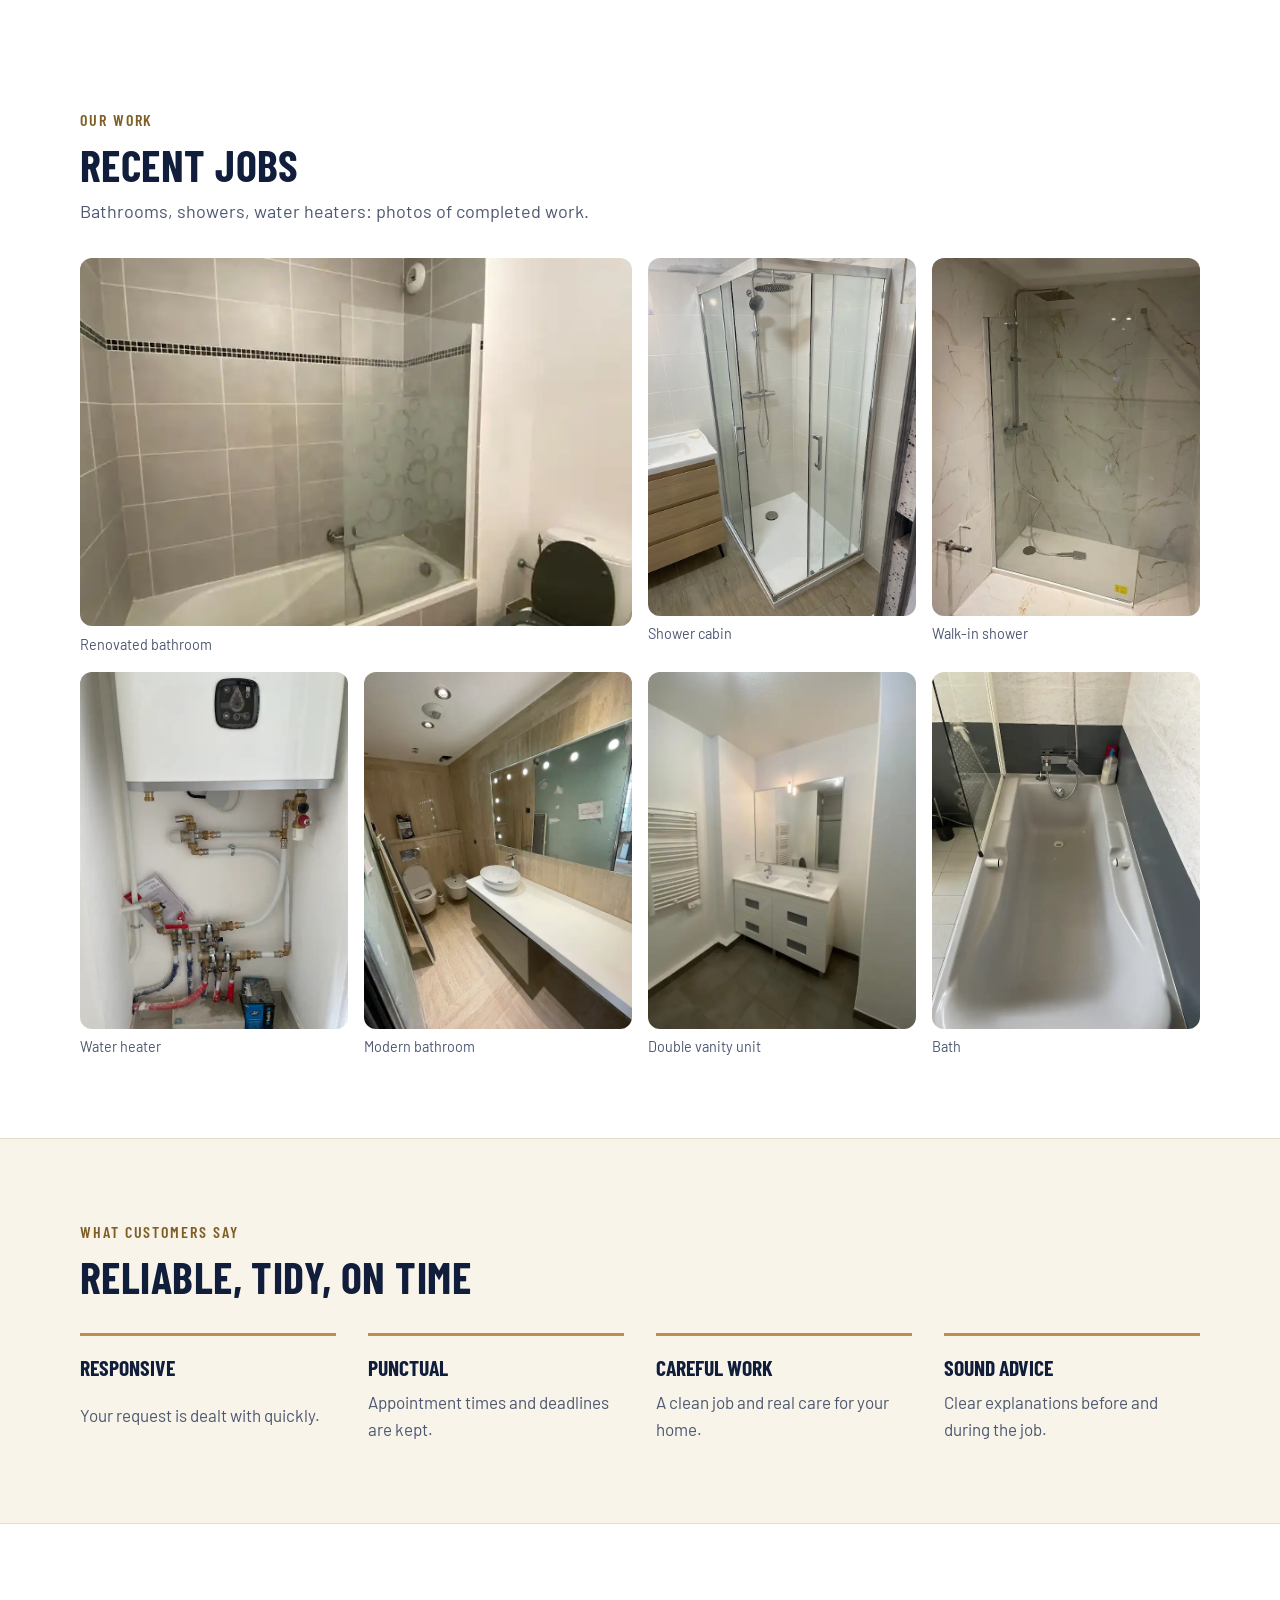
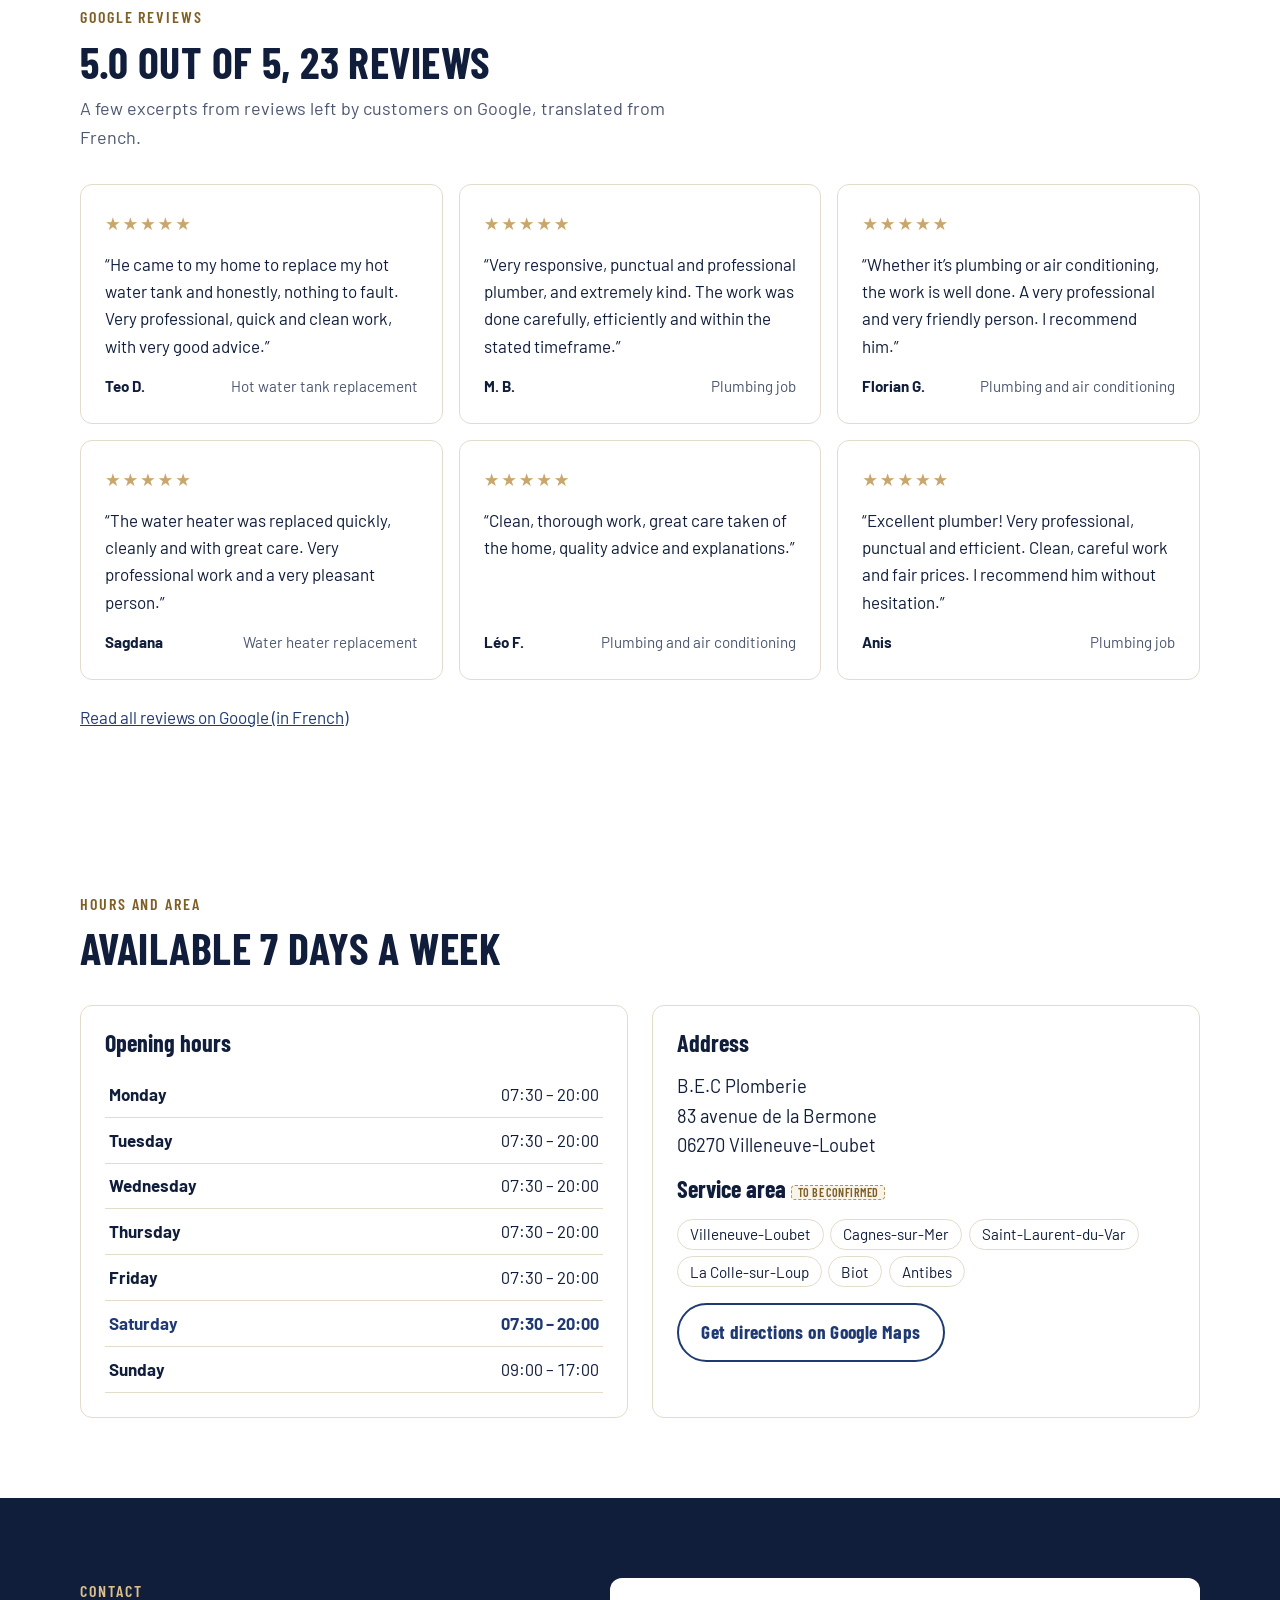
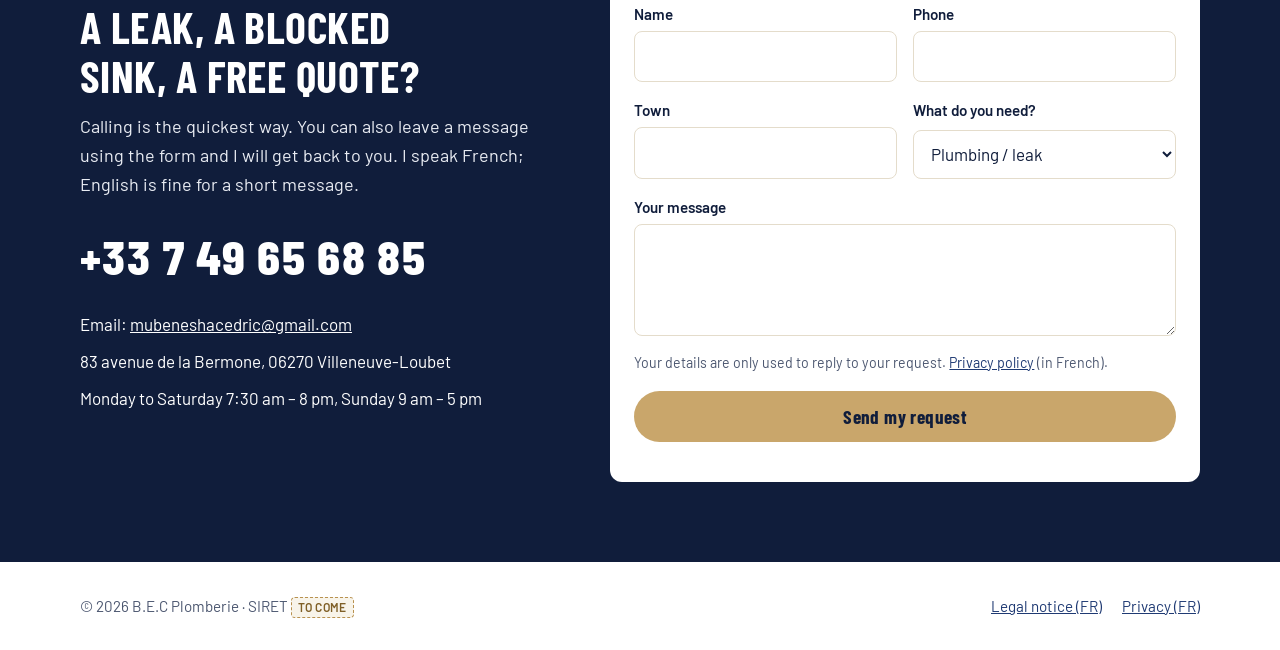
==== commit 953b8596: "Hero plus design en plein écran, prestation haut de gamme Nouvelle photo de salle de bain (pierre so" ====
--- a/en/index.html
+++ b/en/index.html
@@ -50,6 +50,7 @@
     "@type": "OfferCatalog",
     "name": "Services",
     "itemListElement": [
+      { "@type": "Offer", "itemOffered": { "@type": "Service", "name": "High-end installation: showers, toilets, complete bathrooms" } },
       { "@type": "Offer", "itemOffered": { "@type": "Service", "name": "Plumbing repairs and installation" } },
       { "@type": "Offer", "itemOffered": { "@type": "Service", "name": "Drain unblocking" } },
       { "@type": "Offer", "itemOffered": { "@type": "Service", "name": "Water heater replacement" } },
@@ -89,7 +90,6 @@
     <div class="wrap hero-grid">
       <div class="hero-text">
         <h1 id="titre">Your plumber <span>in Villeneuve-Loubet</span></h1>
-        <p class="lead">Plumbing repairs, drain unblocking, water heater replacement, air conditioning installation and servicing. A punctual, careful local tradesman who gives sound advice.</p>
         <div class="hero-actions">
           <a class="btn btn-call" href="tel:+33749656885">
             <svg viewBox="0 0 24 24" fill="currentColor" aria-hidden="true"><path d="M6.6 10.8a15.1 15.1 0 0 0 6.6 6.6l2.2-2.2c.3-.3.7-.4 1-.2 1.1.4 2.3.6 3.6.6.6 0 1 .4 1 1V20c0 .6-.4 1-1 1A17 17 0 0 1 3 4c0-.6.4-1 1-1h3.5c.6 0 1 .4 1 1 0 1.3.2 2.5.6 3.6.1.3 0 .7-.2 1l-2.3 2.2z"/></svg>
@@ -114,6 +114,14 @@
         <p class="lead">Homes and businesses in Villeneuve-Loubet and the surrounding area.</p>
       </div>
       <div class="services">
+        <article class="service service-featured">
+          <svg class="service-icon" viewBox="0 0 48 48" fill="none" stroke="currentColor" stroke-width="3" stroke-linecap="round" stroke-linejoin="round" aria-hidden="true"><path d="M4 26h40v4a10 10 0 0 1-10 10H14A10 10 0 0 1 4 30z"/><path d="M10 26V10a4 4 0 0 1 8 0"/><path d="M18 14l-2 3"/><path d="M14 40l-2 4M34 40l2 4"/></svg>
+          <div>
+            <p class="service-tag">High-end</p>
+            <h3>Bathroom installation</h3>
+            <p>Walk-in showers, wall-hung toilets, complete bathrooms: from the plumbing to fitting the fixtures, careful, long-lasting work.</p>
+          </div>
+        </article>
         <article class="service">
           <svg class="service-icon" viewBox="0 0 48 48" fill="none" stroke="currentColor" stroke-width="3" stroke-linecap="round" stroke-linejoin="round" aria-hidden="true"><path d="M6 14h14v8h14a6 6 0 0 1 6 6v6"/><path d="M6 10v8"/><path d="M36 40h8"/><path d="M40 34v6"/></svg>
           <h3>Plumbing</h3>
--- a/styles.css
+++ b/styles.css
@@ -118,25 +118,29 @@
   .header-call { display: inline-flex; min-height: 2.6rem; font-size: 1.05rem; padding: .4rem 1.1rem; }
 }
 
-/* Hero : salle de bain design en fond, voile bleu nuit (logo) pour la lisibilité du texte blanc */
+/* Hero : salle de bain sombre et chic en fond, voile bleu nuit (logo) pour la lisibilité du texte blanc */
 .hero {
   position: relative; color: #fff; background-color: #101d3b;
   background-image:
-    linear-gradient(90deg, rgba(16, 29, 59, .93) 0%, rgba(16, 29, 59, .8) 50%, rgba(16, 29, 59, .35) 100%),
+    linear-gradient(90deg, rgba(16, 29, 59, .82) 0%, rgba(16, 29, 59, .6) 60%, rgba(16, 29, 59, .3) 100%),
     url("/img/hero-salle-de-bain-mobile.webp");
   background-size: cover; background-position: center;
 }
 @media (min-width: 700px) {
   .hero {
     background-image:
-      linear-gradient(90deg, rgba(16, 29, 59, .94) 0%, rgba(16, 29, 59, .78) 45%, rgba(16, 29, 59, .12) 100%),
+      linear-gradient(90deg, rgba(16, 29, 59, .88) 0%, rgba(16, 29, 59, .6) 45%, rgba(16, 29, 59, .05) 100%),
       url("/img/hero-salle-de-bain.webp");
   }
 }
-.hero-grid { display: grid; padding-block: clamp(3rem, 9vw, 6rem); }
+/* Hero plein écran : hauteur de l'écran moins l'en-tête (et la barre d'appel sur mobile) */
+.hero { display: grid; align-items: center; min-height: calc(100vh - 4rem - 1px - 4.5rem); min-height: calc(100svh - 4rem - 1px - 4.5rem - env(safe-area-inset-bottom, 0px)); }
+@media (min-width: 900px) { .hero { min-height: calc(100vh - 4rem - 1px); min-height: calc(100svh - 4rem - 1px); } }
+.hero-grid { display: grid; padding-block: clamp(2.5rem, 7vw, 5rem); width: 100%; }
 .hero-text { max-width: 40rem; }
 .hero h1 { font-size: clamp(2.6rem, 8vw, 4.6rem); font-weight: 800; text-transform: uppercase; letter-spacing: .005em; color: #fff; }
 .hero h1 span { color: var(--gold-light); display: block; }
+.hero h1 + .hero-actions { margin-top: 2rem; }
 .hero .lead { margin-top: 1rem; max-width: 34rem; color: #e9ecf3; }
 .hero-actions { display: flex; flex-wrap: wrap; gap: .75rem; margin-top: 1.75rem; }
 .btn-light { color: #fff; }
@@ -186,6 +190,12 @@
   padding: 1.5rem; display: grid; gap: .6rem; align-content: start;
 }
 .service-icon { width: 2.75rem; height: 2.75rem; color: var(--sky); }
+.service-featured { grid-column: 1 / -1; background: var(--navy); color: #fff; border-color: var(--navy); border-top-color: var(--gold); }
+.service-featured .service-icon { color: var(--gold); width: 3.25rem; height: 3.25rem; }
+.service.service-featured p { color: #d6dbe6; }
+.service-featured h3 { font-size: 1.75rem; }
+.service-featured .service-tag { font-family: var(--font-display); font-weight: 600; text-transform: uppercase; letter-spacing: .12em; color: var(--gold-light); margin-bottom: .2rem; }
+@media (min-width: 640px) { .service-featured { grid-template-columns: auto 1fr; gap: 1.25rem; align-items: start; padding: 1.75rem 2rem; } }
 .service p { color: var(--muted); }
 
 /* Atouts */
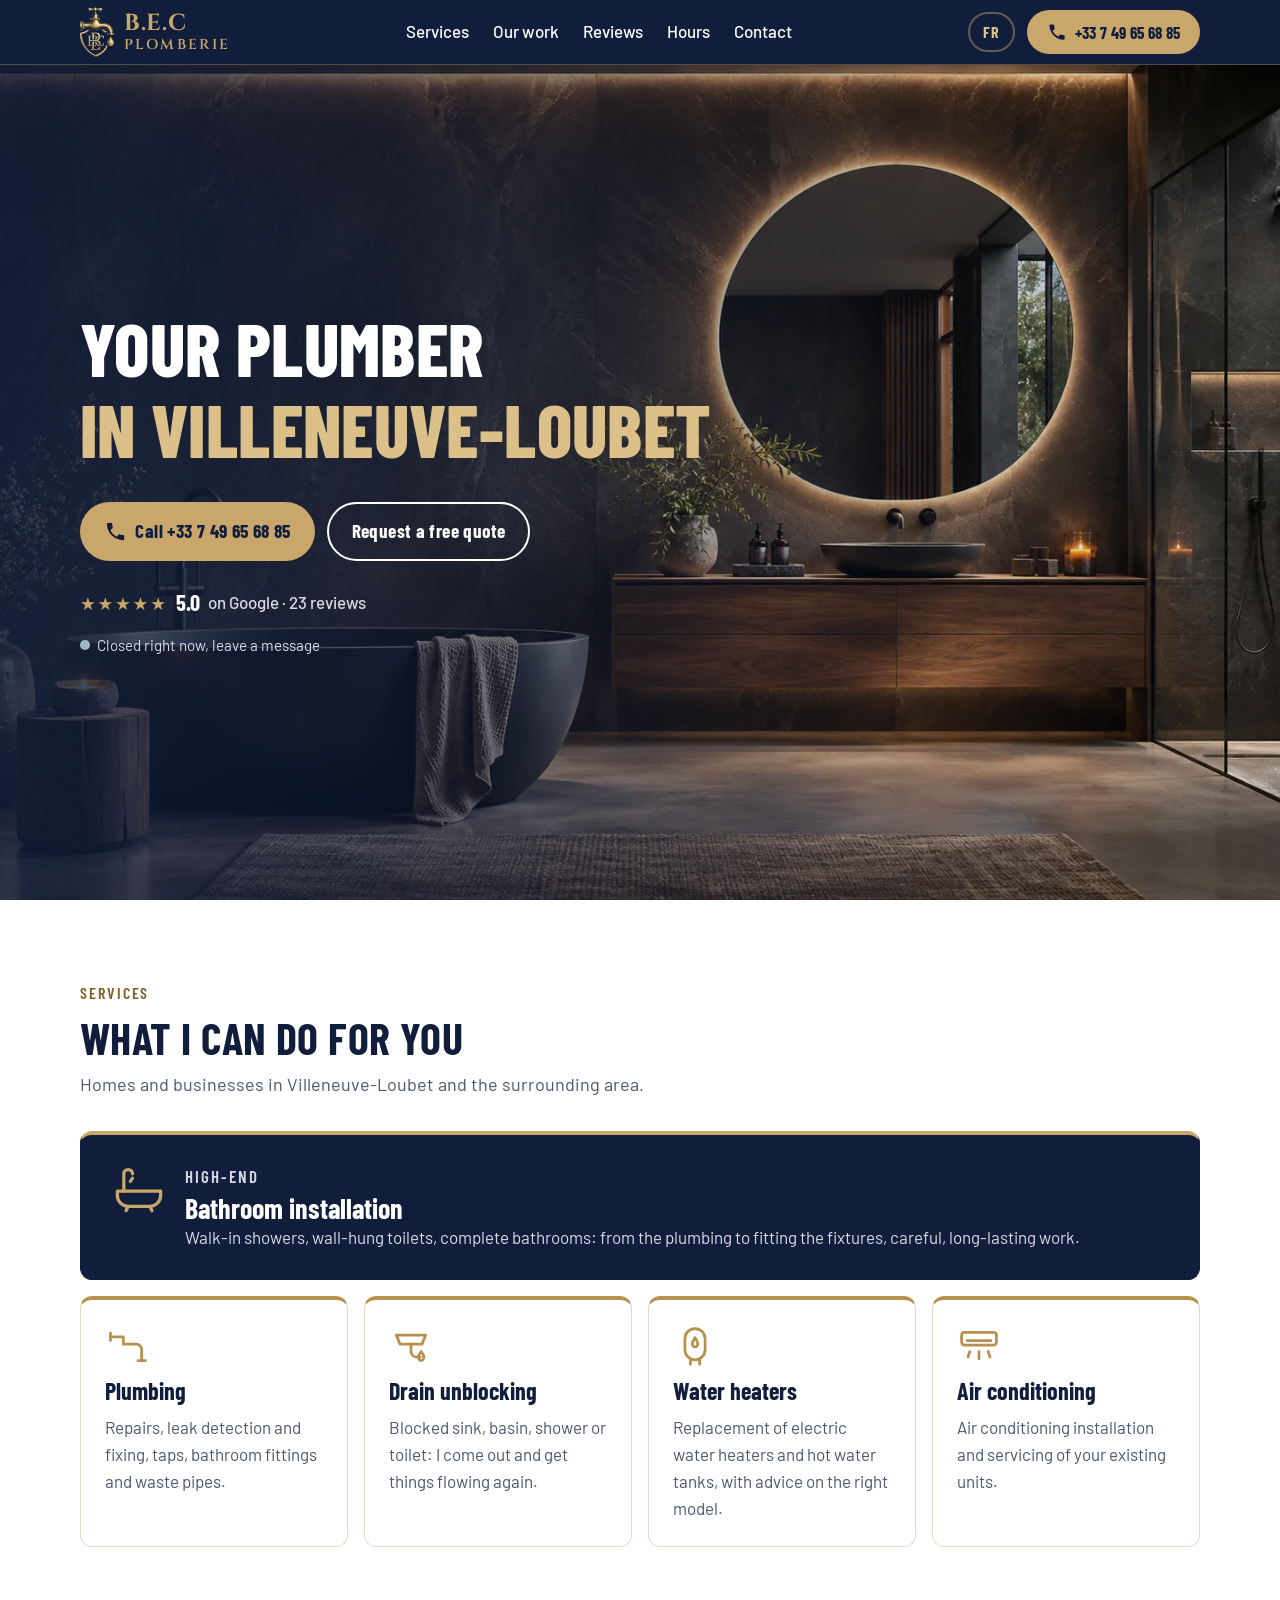
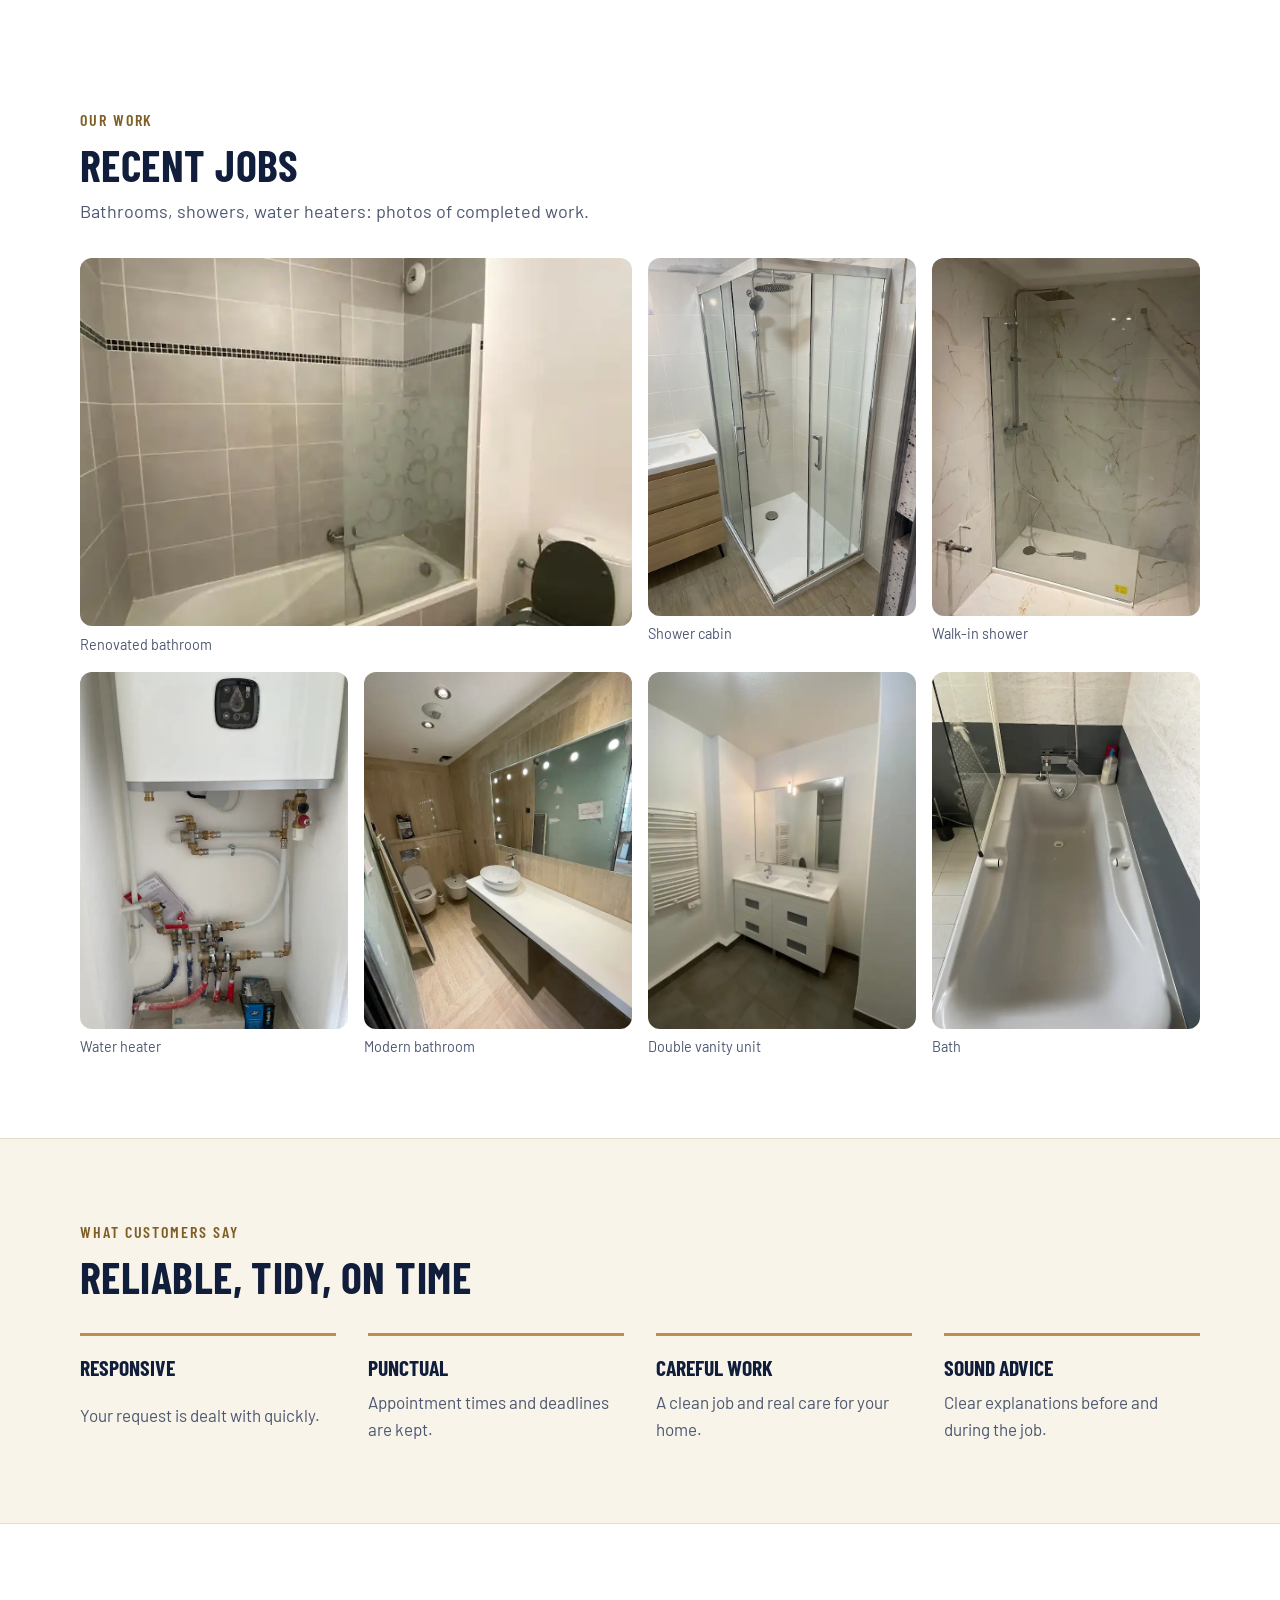
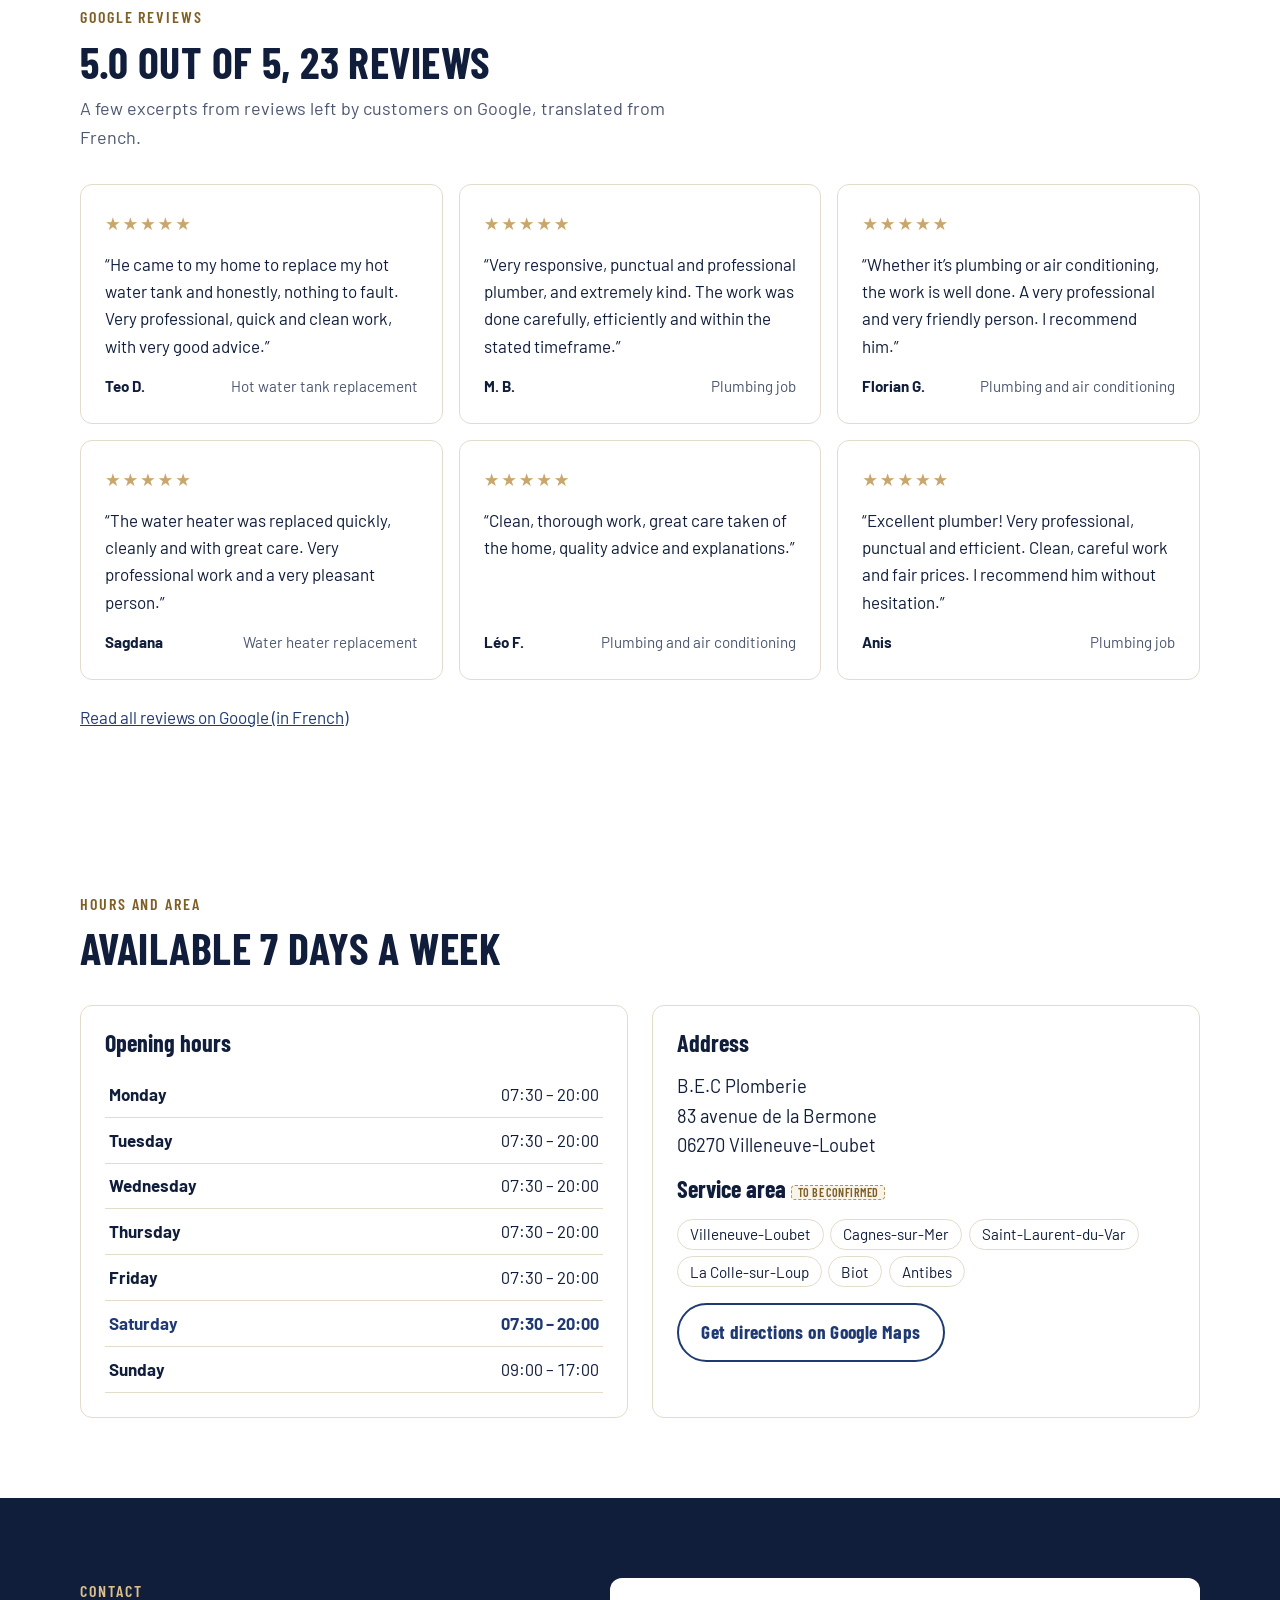
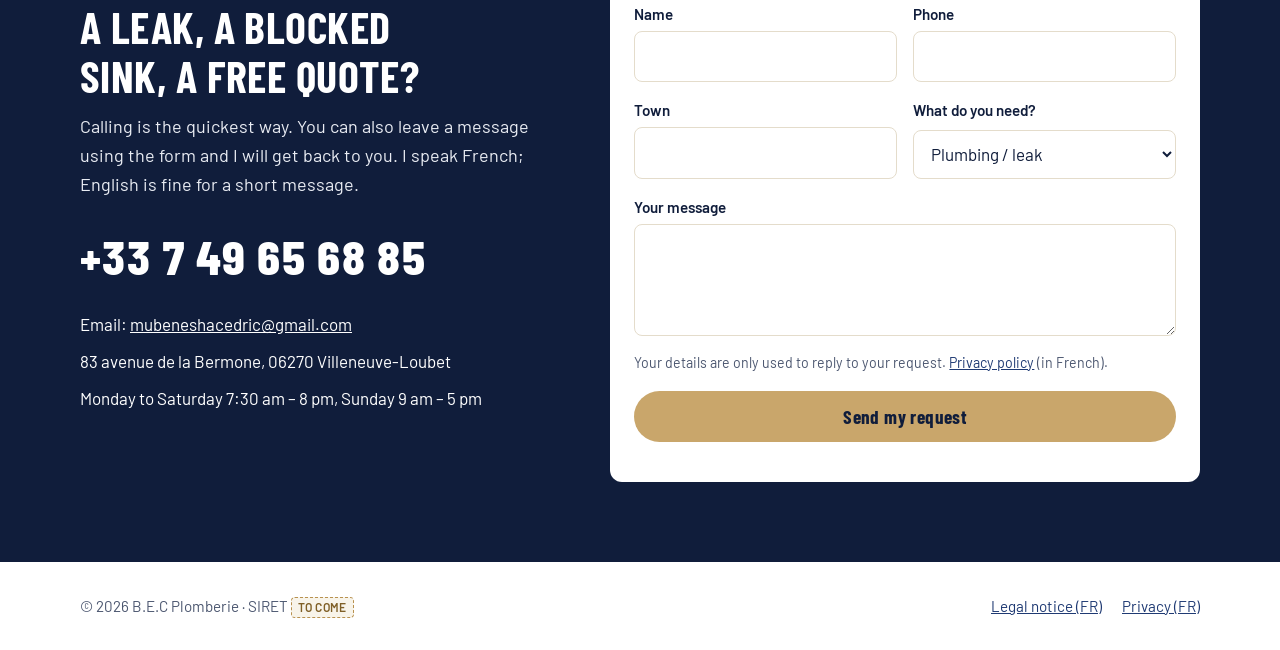
==== commit 3718b696: "Image de partage : photo du hero seule Co-Authored-By: Claude Opus 5.5 <noreply@anthropic.com> Claud" ====
--- a/en/index.html
+++ b/en/index.html
@@ -16,7 +16,9 @@
 <meta property="og:title" content="B.E.C Plomberie – Plumber in Villeneuve-Loubet">
 <meta property="og:description" content="Plumbing, drain unblocking, water heaters and air conditioning in Villeneuve-Loubet. Rated 5.0 on Google (23 reviews).">
 <meta property="og:url" content="https://www.bec-plomberie.fr/en/">
-<meta property="og:image" content="https://www.bec-plomberie.fr/og-image.jpg">
+<meta property="og:image" content="https://www.bec-plomberie.fr/og-image.jpg?v=3">
+<meta property="og:image:width" content="1200">
+<meta property="og:image:height" content="630">
 <meta name="theme-color" content="#101d3b">
 <link rel="icon" href="/favicon.svg" type="image/svg+xml">
 <link rel="apple-touch-icon" href="/apple-touch-icon.png">
@@ -32,7 +34,7 @@
   "url": "https://www.bec-plomberie.fr/en/",
   "telephone": "+33749656885",
   "logo": "https://www.bec-plomberie.fr/logo/logo-bec-plomberie.png",
-  "image": "https://www.bec-plomberie.fr/og-image.jpg",
+  "image": "https://www.bec-plomberie.fr/og-image.jpg?v=3",
   "address": {
     "@type": "PostalAddress",
     "streetAddress": "83 Avenue de la Bermone",
--- a/styles.css
+++ b/styles.css
@@ -122,14 +122,14 @@
 .hero {
   position: relative; color: #fff; background-color: #101d3b;
   background-image:
-    linear-gradient(90deg, rgba(16, 29, 59, .82) 0%, rgba(16, 29, 59, .6) 60%, rgba(16, 29, 59, .3) 100%),
+    linear-gradient(90deg, rgba(16, 29, 59, .78) 0%, rgba(16, 29, 59, .45) 60%, rgba(16, 29, 59, .15) 100%),
     url("/img/hero-salle-de-bain-mobile.webp");
   background-size: cover; background-position: center;
 }
 @media (min-width: 700px) {
   .hero {
     background-image:
-      linear-gradient(90deg, rgba(16, 29, 59, .88) 0%, rgba(16, 29, 59, .6) 45%, rgba(16, 29, 59, .05) 100%),
+      linear-gradient(90deg, rgba(16, 29, 59, .85) 0%, rgba(16, 29, 59, .45) 45%, rgba(16, 29, 59, 0) 100%),
       url("/img/hero-salle-de-bain.webp");
   }
 }
